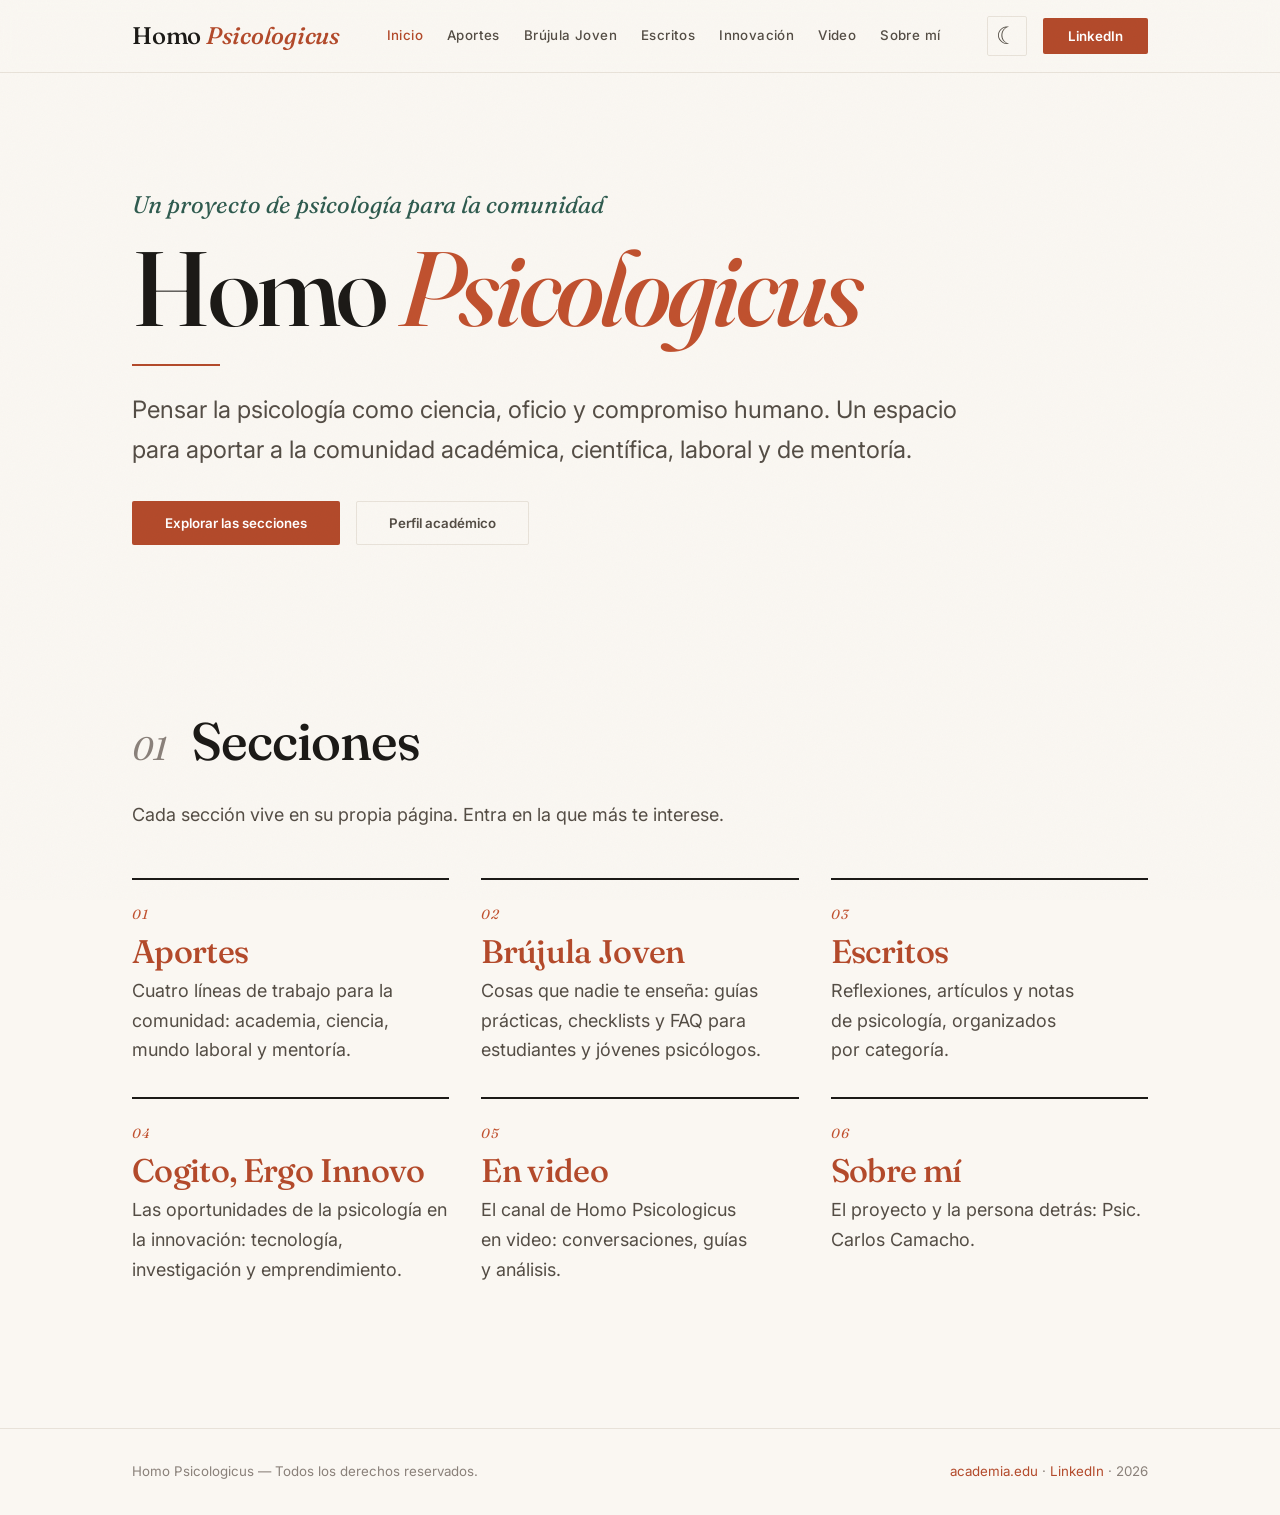
==== index.html @ bed5d75d "Fix toggle tema: script inline en head (persiste entre páginas y recarga), icono ☀/☾ y delegación de" ====
<!doctype html>
<html lang="es">
<head>
  <meta charset="utf-8">
  <meta name="viewport" content="width=device-width, initial-scale=1">
  <title>Homo Psicologicus — Psicología para la comunidad</title>
  <meta name="description" content="Homo Psicologicus. Un proyecto de psicología orientado al aporte a la comunidad académica, científica, laboral y de mentoría.">
  <link rel="preconnect" href="https://fonts.googleapis.com">
  <link rel="preconnect" href="https://fonts.gstatic.com" crossorigin>
  <link href="https://fonts.googleapis.com/css2?family=Fraunces:ital,opsz,wght@0,9..144,300..600;1,9..144,300..600&family=Inter:wght@400;500;600&display=swap" rel="stylesheet">
  <link rel="stylesheet" href="styles.css">
  <script>
    (function () {
      var t;
      try { t = localStorage.getItem("hp-theme"); } catch (e) {}
      if (t === "dark" || t === "light") {
        document.documentElement.setAttribute("data-theme", t);
      }
    })();
  </script>
  <script src="app.js" defer></script>
</head>
<body class="grain">

  <a class="skip-link" href="#main">Saltar al contenido</a>

  <header class="site-header">
    <div class="container header-inner">
      <a class="brand" href="index.html">Homo <em>Psicologicus</em></a>
      <nav class="site-nav" aria-label="Principal">
        <a href="index.html" aria-current="page" >Inicio</a>
        <a href="aportes.html" >Aportes</a>
        <a href="brujula.html" >Brújula Joven</a>
        <a href="escritos.html" >Escritos</a>
        <a href="innovacion.html" >Innovación</a>
        <a href="video.html" >Video</a>
        <a href="sobre-mi.html" >Sobre mí</a>
      </nav>
      <div class="header-actions">
        <button class="theme-toggle" type="button" aria-label="Cambiar tema claro u oscuro" aria-pressed="false">
          <span class="theme-toggle-icon" aria-hidden="true">◐</span>
        </button>
        <a class="btn btn-primary btn-sm" href="https://www.linkedin.com/in/carloscamachot" target="_blank" rel="noopener">LinkedIn</a>
      </div>
    </div>
  </header>

  <main id="main">

    <section id="top" class="hero">
      <div class="container">
        <p class="hero-eyebrow reveal" style="--i:0">Un proyecto de psicología para la comunidad</p>
        <h1 class="hero-title reveal" style="--i:1">
          Homo <em>Psicologicus</em>
        </h1>
        <div class="hero-rule reveal" style="--i:2" aria-hidden="true"></div>
        <p class="hero-sub reveal" style="--i:3">
          Pensar la psicología como ciencia, oficio y compromiso humano.
          Un espacio para aportar a la comunidad académica, científica,
          laboral y de mentoría.
        </p>
        <div class="hero-actions reveal" style="--i:4">
          <a class="btn btn-primary" href="#secciones">Explorar las secciones</a>
          <a class="btn btn-ghost" href="https://universidadnacionalhermiliovaldizan.academia.edu/CarlosDCamachoT" target="_blank" rel="noopener">Perfil académico</a>
        </div>
      </div>
    </section>

    <section id="secciones" class="section">
      <div class="container">
        <div class="section-head">
          <span class="section-index" aria-hidden="true">01</span>
          <h2 class="section-title">Secciones</h2>
        </div>
        <p class="section-intro">
          Cada sección vive en su propia página. Entra en la que más te interese.
        </p>
        <div class="pillars">
          
          <article class="pillar">
            <span class="pillar-num" aria-hidden="true">01</span>
            <h3 class="pillar-title"><a href="aportes.html">Aportes</a></h3>
            <p class="pillar-text">Cuatro líneas de trabajo para la comunidad: academia, ciencia, mundo laboral y mentoría.</p>
          </article>
          <article class="pillar">
            <span class="pillar-num" aria-hidden="true">02</span>
            <h3 class="pillar-title"><a href="brujula.html">Brújula Joven</a></h3>
            <p class="pillar-text">Cosas que nadie te enseña: guías prácticas, checklists y FAQ para estudiantes y jóvenes psicólogos.</p>
          </article>
          <article class="pillar">
            <span class="pillar-num" aria-hidden="true">03</span>
            <h3 class="pillar-title"><a href="escritos.html">Escritos</a></h3>
            <p class="pillar-text">Reflexiones, artículos y notas de psicología, organizados por categoría.</p>
          </article>
          <article class="pillar">
            <span class="pillar-num" aria-hidden="true">04</span>
            <h3 class="pillar-title"><a href="innovacion.html">Cogito, Ergo Innovo</a></h3>
            <p class="pillar-text">Las oportunidades de la psicología en la innovación: tecnología, investigación y emprendimiento.</p>
          </article>
          <article class="pillar">
            <span class="pillar-num" aria-hidden="true">05</span>
            <h3 class="pillar-title"><a href="video.html">En video</a></h3>
            <p class="pillar-text">El canal de Homo Psicologicus en video: conversaciones, guías y análisis.</p>
          </article>
          <article class="pillar">
            <span class="pillar-num" aria-hidden="true">06</span>
            <h3 class="pillar-title"><a href="sobre-mi.html">Sobre mí</a></h3>
            <p class="pillar-text">El proyecto y la persona detrás: Psic. Carlos Camacho.</p>
          </article>
        </div>
      </div>
    </section>

  </main>

  <footer class="site-footer">
    <div class="container footer-inner">
      <p>Homo Psicologicus — Todos los derechos reservados.</p>
      <p class="footer-meta"><a href="https://universidadnacionalhermiliovaldizan.academia.edu/CarlosDCamachoT" target="_blank" rel="noopener">academia.edu</a> · <a href="https://www.linkedin.com/in/carloscamachot" target="_blank" rel="noopener">LinkedIn</a> · <span class="footer-year"></span></p>
    </div>
  </footer>

</body>
</html>
---- styles.css ----
/* ============ TOKEN BLOCK ============ */
:root {
  color-scheme: light dark;

  /* TYPE — perfect fifth 1.500 (editorial) */
  --font-display: "Fraunces", Georgia, "Times New Roman", serif;
  --font-text: "Inter", "Segoe UI", system-ui, sans-serif;
  --step--1: clamp(0.75rem, 0.7rem + 0.2vw, 0.833rem);
  --step-0: clamp(1rem, 0.95rem + 0.25vw, 1.125rem);
  --step-1: clamp(1.25rem, 1.15rem + 0.5vw, 1.5rem);
  --step-2: clamp(1.563rem, 1.4rem + 0.8vw, 2.25rem);
  --step-3: clamp(2.25rem, 1.9rem + 1.75vw, 3.375rem);
  --step-4: clamp(3rem, 2.4rem + 3vw, 5.063rem);
  --step-5: clamp(3.8rem, 3rem + 4.5vw, 7.594rem);

  /* SPACE — base 0.25rem */
  --space-3xs: 0.25rem;
  --space-2xs: 0.5rem;
  --space-xs: 0.75rem;
  --space-s: 1rem;
  --space-m: 1.5rem;
  --space-l: 2rem;
  --space-xl: 3rem;
  --space-2xl: 4.5rem;
  --space-3xl: 7rem;
  --space-section: clamp(3rem, 2rem + 5vw, 7rem);

  /* COLOR — Warm Editorial ramp (verified AA) */
  --base: #faf7f2;      /* paper */
  --surface: #fffdf9;   /* raised */
  --tint: #f1ebe1;      /* alternate section wash */
  --ink: #1c1a17;       /* primary text — 16.25:1 */
  --ink-2: #544d45;     /* secondary — 7.78:1 */
  --ink-3: #8a817a;     /* tertiary/meta — 3.57:1 (never body) */
  --line: #e8e2d9;      /* borders, rules */
  --accent: #b34a2b;    /* terracotta — 5.0:1 on base */
  --accent-soft: #c0512f; /* vivid terracotta for fills/large */
  --accent-ink: #ffffff;  /* text on accent fill */
--forest: #2f5b4f;    /* cool counterweight — 7.2:1 */
  --ink-band: #1c1a17;  /* dark band background (light theme) */
  --ink-band-ink: #faf7f2; /* text on dark band */

  /* FORM */
  --radius: 2px;
  --border: 1px solid var(--line);
  --shadow: none;

  /* MOTION */
  --dur-fast: 120ms;
  --dur: 220ms;
  --dur-slow: 500ms;
  --ease: cubic-bezier(0.2, 0, 0, 1);
  --ease-out: cubic-bezier(0.16, 1, 0.3, 1);

  /* Z */
  --z-sticky: 100;
  --z-grain: 9999;
}

/* Dark theme — elevation goes lighter, accent softens */
@media (prefers-color-scheme: dark) {
  :root {
    --base: #16130f;
    --surface: #1e1a15;
    --tint: #211c16;
    --ink: #efe9df;
    --ink-2: #c8bfb2;
    --ink-3: #9a9183;
    --line: #352e26;
    --accent: #e0704a;
    --accent-soft: #e0704a;
    --accent-ink: #16130f;
--forest: #6fa596;
    --ink-band: #2b251e;
    --ink-band-ink: #efe9df;
  }
}

:root[data-theme="dark"] {
  --base: #16130f;
  --surface: #1e1a15;
  --tint: #211c16;
  --ink: #efe9df;
  --ink-2: #c8bfb2;
  --ink-3: #9a9183;
  --line: #352e26;
  --accent: #e0704a;
  --accent-soft: #e0704a;
  --accent-ink: #16130f;
--forest: #6fa596;
    --ink-band: #2b251e;
    --ink-band-ink: #efe9df;
  }
}

:root[data-theme="light"] {
  --base: #faf7f2;
  --surface: #fffdf9;
  --tint: #f1ebe1;
  --ink: #1c1a17;
  --ink-2: #544d45;
  --ink-3: #8a817a;
  --line: #e8e2d9;
  --accent: #b34a2b;
  --accent-soft: #c0512f;
  --accent-ink: #ffffff;
--forest: #2f5b4f;
  --ink-band: #1c1a17;
  --ink-band-ink: #faf7f2;
}

/* ============ RESET / BASE ============ */
*,
*::before,
*::after {
  box-sizing: border-box;
  margin: 0;
  padding: 0;
}

html {
  scroll-behavior: smooth;
}

body {
  font-family: var(--font-text);
  font-size: var(--step-0);
  line-height: 1.65;
  color: var(--ink);
  background: var(--base);
  -webkit-font-smoothing: antialiased;
  text-rendering: optimizeLegibility;
  transition: background-color var(--dur-slow) var(--ease), color var(--dur-slow) var(--ease);
}
/* ============ LAYOUT / TYPOGRAPHY ============ */
.container { width: 100%; max-width: 1080px; margin: 0 auto; padding: 0 var(--space-l); }

a { color: var(--accent); text-decoration: none; }
a:hover { text-decoration: underline; }
img, video, svg { max-width: 100%; height: auto; }

h1, h2, h3 { font-family: var(--font-display); font-weight: 500; line-height: 1.05; letter-spacing: -0.02em; text-wrap: balance; }
p { max-width: 68ch; text-wrap: pretty; }

/* ============ ACCESSIBILITY ============ */
.skip-link { position: absolute; left: -999px; top: 0; z-index: var(--z-sticky); background: var(--ink); color: var(--base); padding: var(--space-s) var(--space-m); }
.skip-link:focus { left: 0; }

:focus-visible { outline: 2px solid var(--accent); outline-offset: 2px; }

/* Grain overlay (Warm Editorial recipe) */
.grain::after {
  content: ""; position: fixed; inset: 0; pointer-events: none; z-index: var(--z-grain);
  opacity: 0.03; mix-blend-mode: multiply;
  background-image: url("data:image/svg+xml,%3Csvg xmlns='http://www.w3.org/2000/svg'%3E%3Cfilter id='n'%3E%3CfeTurbulence type='fractalNoise' baseFrequency='.8' numOctaves='4'/%3E%3C/filter%3E%3Crect width='100%25' height='100%25' filter='url(%23n)'/%3E%3C/svg%3E");
}

/* ============ HEADER ============ */
.site-header { position: sticky; top: 0; z-index: var(--z-sticky); background: color-mix(in oklch, var(--base) 88%, transparent); backdrop-filter: blur(8px); border-bottom: var(--border); }
.header-inner { display: flex; align-items: center; justify-content: space-between; gap: var(--space-l); padding-top: var(--space-s); padding-bottom: var(--space-s); }

.brand { font-family: var(--font-display); font-size: var(--step-1); font-weight: 500; color: var(--ink); white-space: nowrap; letter-spacing: -0.01em; }
.brand em { font-style: italic; color: var(--accent); }

.site-nav { display: flex; gap: var(--space-m); }
.site-nav a { color: var(--ink-2); font-size: var(--step--1); font-weight: 500; letter-spacing: 0.03em; }
.site-nav a:hover { color: var(--accent); text-decoration: none; }

.header-actions { display: flex; align-items: center; gap: var(--space-s); }

.theme-toggle {
  width: 2.5rem; height: 2.5rem; display: inline-flex; align-items: center; justify-content: center;
  border: var(--border); border-radius: var(--radius); background: transparent; color: var(--ink-2);
  cursor: pointer; font-size: var(--step-1);
  transition: transform var(--dur-fast) var(--ease), color var(--dur) var(--ease), border-color var(--dur) var(--ease);
}
.theme-toggle:hover { color: var(--accent); border-color: var(--accent); }
.theme-toggle:active { transform: scale(0.94); }

/* ============ BUTTONS (all five states) ============ */
.btn {
  display: inline-flex; align-items: center; justify-content: center; gap: var(--space-2xs);
  padding: var(--space-xs) var(--space-l); font-family: var(--font-text); font-size: var(--step--1);
  font-weight: 600; line-height: 1.2; border-radius: var(--radius); border: 1px solid transparent;
  cursor: pointer; min-height: 44px;
  transition: transform var(--dur-fast) var(--ease), background-color var(--dur) var(--ease), color var(--dur) var(--ease), border-color var(--dur) var(--ease);
}
.btn:hover { text-decoration: none; }
.btn:active { transform: scale(0.97); }
.btn:focus-visible { outline: 2px solid var(--accent); outline-offset: 2px; }
.btn:disabled { opacity: 0.5; cursor: not-allowed; }

.btn-primary { background: var(--accent); color: var(--accent-ink); }
.btn-primary:hover { background: var(--accent-soft); }

.btn-outline { border-color: var(--accent); color: var(--accent); background: transparent; }
.btn-outline:hover { background: var(--accent); color: var(--accent-ink); }

.btn-ghost { color: var(--ink-2); border-color: var(--line); background: transparent; }
.btn-ghost:hover { color: var(--accent); border-color: var(--accent); }

.btn-sm { padding: var(--space-2xs) var(--space-m); min-height: 36px; }
.btn-block { width: 100%; }

/* ============ HERO ============ */
.hero { padding: var(--space-3xl) 0 var(--space-2xl); }
.hero-eyebrow { font-family: var(--font-display); font-style: italic; color: var(--forest); font-size: var(--step-1); margin-bottom: var(--space-xs); }
.hero-title { font-size: var(--step-5); letter-spacing: -0.03em; line-height: 0.98; }
.hero-title em { font-style: italic; color: var(--accent-soft); }
.hero-rule { width: 88px; height: 2px; background: var(--accent); margin: var(--space-m) 0; }
.hero-sub { max-width: 58ch; font-size: var(--step-1); color: var(--ink-2); margin-bottom: var(--space-l); }
.hero-actions { display: flex; flex-wrap: wrap; gap: var(--space-s); }

/* ============ SECTIONS ============ */
.section { padding-block: var(--space-section); }
.section-tint { background: var(--tint); }
.section-ink { background: var(--ink-band); color: var(--ink-band-ink); }

.section-head { display: flex; align-items: baseline; gap: var(--space-m); margin-bottom: var(--space-m); }
.section-index { font-family: var(--font-display); font-style: italic; font-size: var(--step-2); color: var(--ink-3); }
.section-title { font-size: var(--step-3); }
.section-ink .section-title { color: var(--ink-band-ink); }
.section-ink .section-index { color: var(--ink-band-ink); }
.section-ink a { color: var(--ink-band-ink); }
.section-intro { max-width: 62ch; color: var(--ink-2); margin-bottom: var(--space-xl); }
.section-ink .section-intro { color: var(--ink-band-ink); }

/* ============ PILLARS ============ */
.pillars { display: grid; grid-template-columns: repeat(auto-fit, minmax(min(15rem, 100%), 1fr)); gap: var(--space-l); }
.pillar { border-top: 2px solid var(--ink); padding-top: var(--space-m); }
.pillar-num { display: block; font-family: var(--font-display); font-style: italic; color: var(--accent-soft); font-size: var(--step--1); letter-spacing: 0.08em; margin-bottom: var(--space-2xs); }
.pillar-title { font-size: var(--step-2); margin-bottom: var(--space-2xs); }
.pillar-text { color: var(--ink-2); font-size: var(--step-0); }
/* ============ BRUJULA JOVEN ============ */
.guide-list { list-style: none; display: grid; gap: var(--space-2xs); max-width: 62ch; margin-bottom: var(--space-xl); }
.guide-list li { padding: var(--space-s) var(--space-m); border-left: 3px solid var(--accent-soft); background: var(--base); font-size: var(--step-0); color: var(--ink); }

.faq { border-top: var(--border); padding: var(--space-s) 0; }
.faq:last-of-type { border-bottom: var(--border); }
.faq summary { cursor: pointer; font-weight: 600; font-size: var(--step-1); color: var(--ink); padding: var(--space-s) 0; list-style: none; display: flex; justify-content: space-between; align-items: center; gap: var(--space-m); }
.faq summary::-webkit-details-marker { display: none; }
.faq summary::after { content: "+"; font-family: var(--font-display); font-size: var(--step-2); color: var(--accent-soft); transition: transform var(--dur) var(--ease); }
.faq[open] summary::after { transform: rotate(45deg); }
.faq[open] summary { color: var(--accent); }
.faq-body { padding: 0 0 var(--space-s); color: var(--ink-2); }

/* ============ ESCRITOS ============ */
.writing-grid { display: grid; grid-template-columns: repeat(auto-fit, minmax(min(16rem, 100%), 1fr)); gap: var(--space-l); }
.writing-card { border-top: 2px solid var(--ink); padding-top: var(--space-m); display: grid; grid-template-rows: auto auto 1fr auto; gap: var(--space-2xs); }
.badge { display: inline-block; justify-self: start; font-size: var(--step--1); font-weight: 600; text-transform: uppercase; letter-spacing: 0.08em; color: var(--accent); border: 1px solid var(--accent); border-radius: var(--radius); padding: 2px var(--space-2xs); }
.writing-title { font-size: var(--step-2); line-height: 1.2; }
.writing-title a { color: var(--ink); }
.writing-title a:hover { color: var(--accent); text-decoration: none; }
.writing-excerpt { color: var(--ink-2); font-size: var(--step-0); }
.writing-link { font-weight: 600; font-size: var(--step--1); }

/* ============ INNOVACION ============ */
.pull-quote { font-family: var(--font-display); font-style: italic; font-size: var(--step-3); line-height: 1.2; max-width: 24ch; color: var(--accent-soft); margin: 0 0 var(--space-xl) auto; text-indent: -0.4em; }
.innov-grid { display: grid; grid-template-columns: repeat(auto-fit, minmax(min(15rem, 100%), 1fr)); gap: var(--space-l); }
.innov-item { border-top: 2px solid var(--ink-band-ink); padding-top: var(--space-m); }
.innov-title { font-size: var(--step-1); color: var(--ink-band-ink); margin-bottom: var(--space-2xs); }
.innov-item p { color: var(--ink-band-ink); font-size: var(--step-0); }

/* ============ VIDEO ============ */
.video-actions { display: flex; flex-wrap: wrap; gap: var(--space-s); }

/* ============ SOBRE MI ============ */
.about-block { display: grid; grid-template-columns: 3fr 1fr; gap: var(--space-2xl); align-items: start; }
.about-text p { color: var(--ink-2); margin-bottom: var(--space-m); }
.about-text strong { color: var(--ink); }
.about-bio-placeholder { font-style: italic; color: var(--ink-3); }
.about-links { display: grid; gap: var(--space-xs); }

/* ============ CONTACTO ============ */
.contact-actions { display: flex; flex-wrap: wrap; gap: var(--space-s); }
.section-ink .btn-ghost { color: var(--ink-band-ink); border-color: var(--ink-band-ink); }
.section-ink .btn-ghost:hover { color: var(--accent-soft); border-color: var(--accent-soft); }

/* ============ FOOTER ============ */
.site-footer { border-top: var(--border); padding: var(--space-l) 0; margin-top: var(--space-xl); }
.footer-inner { display: flex; justify-content: space-between; gap: var(--space-m); flex-wrap: wrap; color: var(--ink-3); font-size: var(--step--1); }

/* ============ REVEAL (motion) ============ */
.reveal { opacity: 0; transform: translateY(24px); }
.reveal.is-visible { opacity: 1; transform: none; transition: opacity var(--dur-slow) var(--ease-out), transform var(--dur-slow) var(--ease-out); transition-delay: calc(var(--i, 0) * 60ms); }

/* ============ RESPONSIVE ============ */
@media (max-width: 900px) {
  .about-block { grid-template-columns: 1fr; gap: var(--space-l); }
  .site-nav { gap: var(--space-s); }
}

@media (max-width: 700px) {
  .header-inner { flex-wrap: wrap; gap: var(--space-s); }
  .site-nav { order: 3; width: 100%; justify-content: space-between; overflow-x: auto; padding-bottom: var(--space-2xs); }
  .site-nav a { white-space: nowrap; }
  .hero-title { font-size: var(--step-4); }
  .pull-quote { margin-left: 0; }
  .hero-actions, .contact-actions { flex-direction: column; align-items: stretch; }
  .btn { width: 100%; }
}

/* ============ REDUCED MOTION ============ */
@media (prefers-reduced-motion: reduce) {
  *, *::before, *::after {
    animation-duration: 0.01ms !important;
    animation-iteration-count: 1 !important;
    transition-duration: 0.01ms !important;
    scroll-behavior: auto !important;
  }
  .reveal { opacity: 1; transform: none; }
  .grain::after { display: none; }
}
/* ============ COMPONENTES: CALLOUT ============ */
.callout { border-left: 4px solid var(--accent-soft); background: var(--surface); padding: var(--space-m); margin-bottom: var(--space-m); max-width: 68ch; }
.callout__label { display: block; font-size: var(--step--1); font-weight: 600; text-transform: uppercase; letter-spacing: 0.08em; margin-bottom: var(--space-2xs); }
.callout p { color: var(--ink-2); }
.callout--data { border-left-color: var(--accent-soft); }
.callout--data .callout__label { color: var(--accent); }
.callout--tip { border-left-color: var(--forest); }
.callout--tip .callout__label { color: var(--forest); }

/* ============ COMPONENTES: STEPS ============ */
.steps { list-style: none; counter-reset: step; display: grid; gap: var(--space-s); max-width: 68ch; }
.step { counter-increment: step; display: grid; grid-template-columns: auto 1fr; gap: var(--space-m); align-items: start; }
.step::before { content: counter(step); width: 2.25rem; height: 2.25rem; display: grid; place-items: center; font-family: var(--font-display); font-size: var(--step-1); font-style: italic; border: 1px solid var(--accent-soft); border-radius: 999px; color: var(--accent); }
.step--current::before { background: var(--accent-soft); color: var(--accent-ink); border-color: var(--accent-soft); }
.step h3 { font-size: var(--step-1); margin-bottom: var(--space-2xs); }
.step p { color: var(--ink-2); }

/* ============ COMPONENTES: TAGS / CHIPS ============ */
.chip { display: inline-block; font-family: var(--font-text); font-size: 0.75rem; font-weight: 600; padding: 4px 8px; border-radius: var(--radius); border: 1px solid; line-height: 1.3; }
.chip + .chip { margin-left: var(--space-2xs); }
.chip--ia { color: var(--accent); border-color: var(--accent); }
.chip--filosofia { color: var(--forest); border-color: var(--forest); }
.chip--psicologia { color: var(--ink); border-color: var(--ink); }
.chip--marcador { color: var(--ink-2); border-color: var(--ink-3); }

/* ============ COMPONENTES: BREADCRUMB ============ */
.breadcrumb { display: flex; flex-wrap: wrap; gap: var(--space-2xs); font-size: var(--step--1); color: var(--ink-3); margin-bottom: var(--space-m); }
.breadcrumb a { color: var(--ink-2); }
.breadcrumb span + span::before { content: "›"; margin-right: var(--space-2xs); color: var(--ink-3); }

/* ============ COMPONENTES: TOOLTIP ============ */
.tooltip { text-decoration: underline dotted; text-underline-offset: 3px; cursor: help; color: var(--ink); }
.tooltip-tip { position: absolute; z-index: 1200; background: var(--surface); color: var(--ink); border: var(--border); border-radius: var(--radius); padding: var(--space-2xs) var(--space-xs); font-size: var(--step--1); max-width: 260px; box-shadow: 0 2px 8px color-mix(in oklch, var(--ink) 12%, transparent); }
.tooltip-tip[hidden] { display: none; }

/* ============ COMPONENTES: EMPTY STATE ============ */
.empty-state { border: var(--border); border-style: dashed; padding: var(--space-xl); text-align: center; color: var(--ink-2); }
.empty-state h3 { font-size: var(--step-1); margin-bottom: var(--space-2xs); color: var(--ink); }
.empty-state p { margin: 0 auto var(--space-m); color: var(--ink-2); }
.empty-state a { font-weight: 600; }

/* ============ SCROLLSPY / TOC ============ */
.with-toc { display: grid; grid-template-columns: 1fr; gap: var(--space-xl); }
.toc { display: none; }
.toc__title { font-size: var(--step--1); font-weight: 600; text-transform: uppercase; letter-spacing: 0.08em; color: var(--ink-3); margin-bottom: var(--space-xs); }
.toc ul { list-style: none; display: grid; gap: var(--space-2xs); }
.toc a { color: var(--ink-2); font-size: var(--step--1); border-left: 2px solid var(--line); padding-left: var(--space-s); }
.toc a.is-active { color: var(--accent); border-left-color: var(--accent); }
.toc-toggle { margin-bottom: var(--space-s); }

@media (min-width: 1000px) {
  .with-toc { grid-template-columns: 14rem 1fr; }
  .toc { display: block; position: sticky; top: 6rem; align-self: start; max-height: calc(100vh - 8rem); overflow-y: auto; }
  .toc-toggle { display: none; }
}

/* ============ NAV activa ============ */
.site-nav a[aria-current="page"] { color: var(--accent); }

/* ============ PÁGINA INTERNA: cabecera ============ */
.page-header { padding-top: var(--space-2xl); padding-bottom: var(--space-l); }
.page-header .section-index { display: inline-block; margin-right: var(--space-xs); }
.page-header h1 { font-size: var(--step-4); margin-bottom: var(--space-s); }
.page-header p { color: var(--ink-2); max-width: 62ch; }
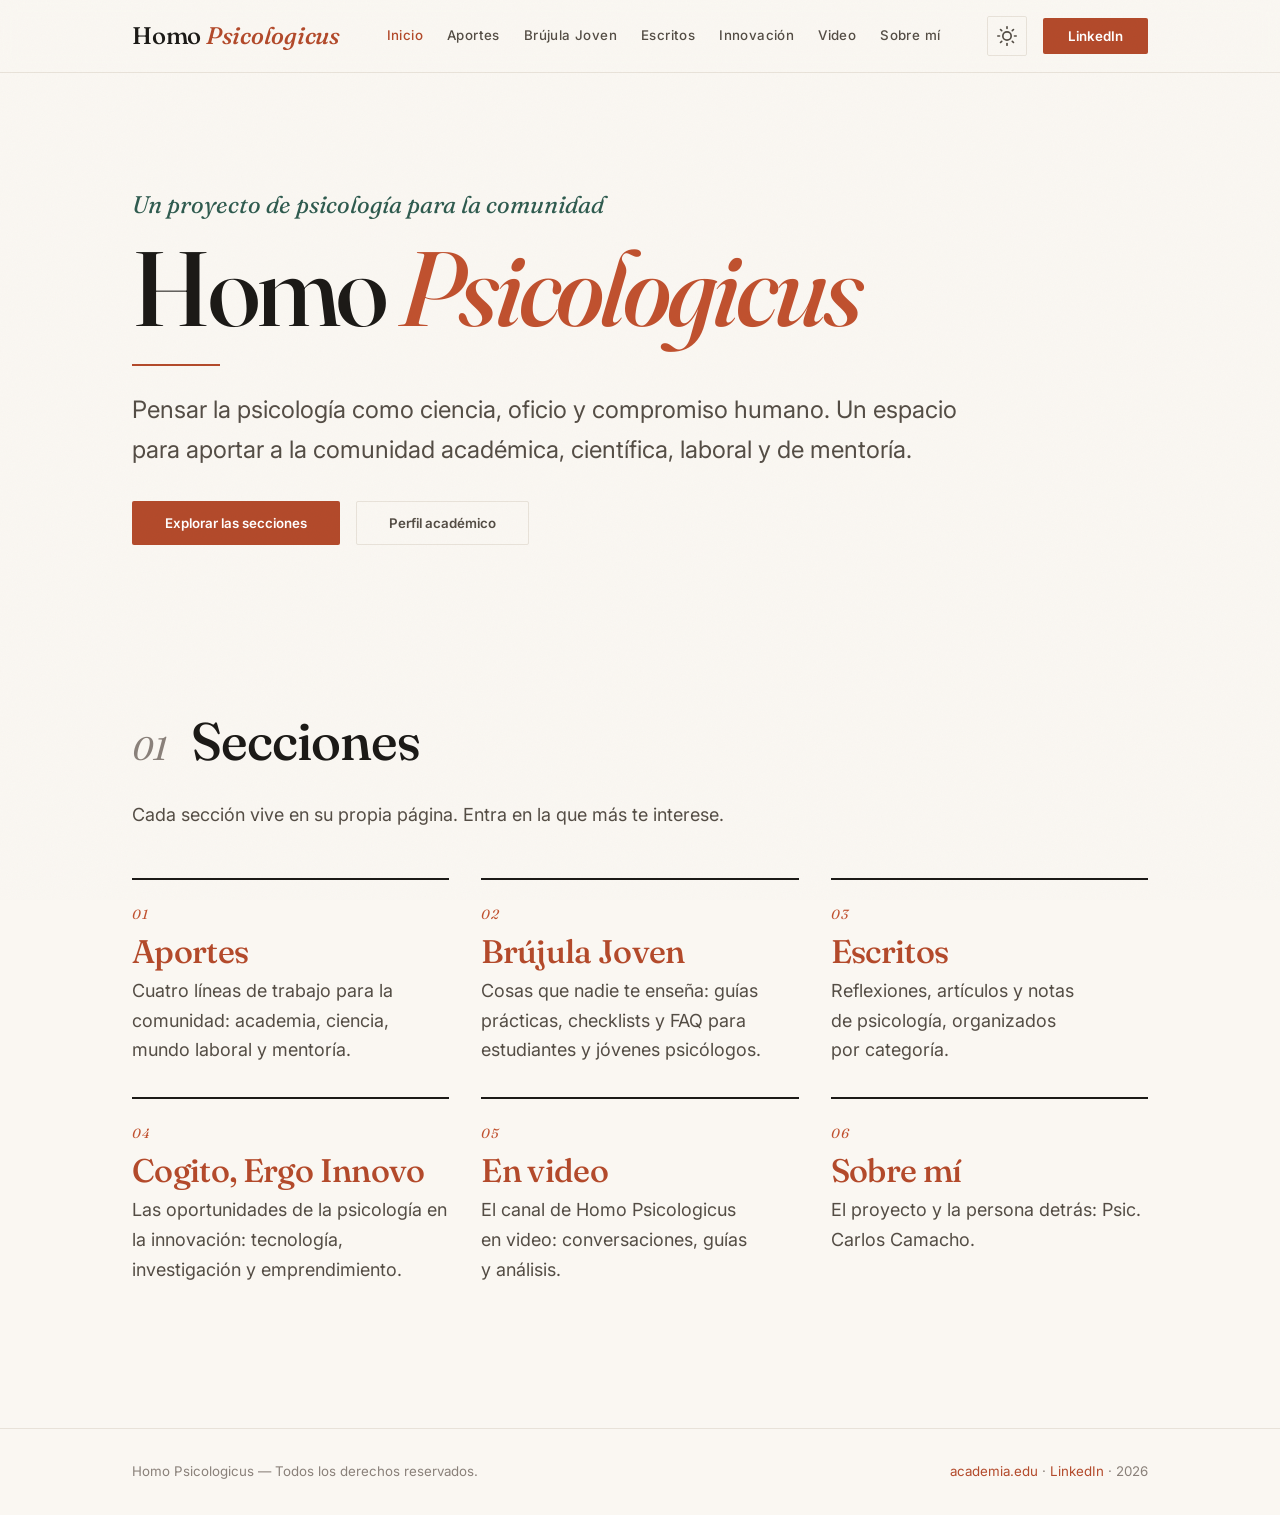
==== commit b8933c57: "Toggle de tema robusto: SVG sol/luna intercambiables por CSS, script inline en head con aria-pressed" ====
--- a/index.html
+++ b/index.html
@@ -15,6 +15,8 @@
       try { t = localStorage.getItem("hp-theme"); } catch (e) {}
       if (t === "dark" || t === "light") {
         document.documentElement.setAttribute("data-theme", t);
+        var b = document.querySelector(".theme-toggle");
+        if (b) { b.setAttribute("aria-pressed", t === "dark" ? "true" : "false"); }
       }
     })();
   </script>
@@ -38,7 +40,8 @@
       </nav>
       <div class="header-actions">
         <button class="theme-toggle" type="button" aria-label="Cambiar tema claro u oscuro" aria-pressed="false">
-          <span class="theme-toggle-icon" aria-hidden="true">◐</span>
+          <svg class="theme-icon theme-icon--sun" viewBox="0 0 24 24" width="20" height="20" fill="none" stroke="currentColor" stroke-width="2" stroke-linecap="round" aria-hidden="true"><circle cx="12" cy="12" r="5"/><line x1="12" y1="1" x2="12" y2="3"/><line x1="12" y1="21" x2="12" y2="23"/><line x1="4.22" y1="4.22" x2="5.64" y2="5.64"/><line x1="18.36" y1="18.36" x2="19.78" y2="19.78"/><line x1="1" y1="12" x2="3" y2="12"/><line x1="21" y1="12" x2="23" y2="12"/><line x1="4.22" y1="19.78" x2="5.64" y2="18.36"/><line x1="18.36" y1="5.64" x2="19.78" y2="4.22"/></svg>
+          <svg class="theme-icon theme-icon--moon" viewBox="0 0 24 24" width="20" height="20" fill="none" stroke="currentColor" stroke-width="2" stroke-linecap="round" stroke-linejoin="round" aria-hidden="true"><path d="M21 12.79A9 9 0 1 1 11.21 3 7 7 0 0 0 21 12.79z"/></svg>
         </button>
         <a class="btn btn-primary btn-sm" href="https://www.linkedin.com/in/carloscamachot" target="_blank" rel="noopener">LinkedIn</a>
       </div>
--- a/styles.css
+++ b/styles.css
@@ -171,11 +171,14 @@
 .theme-toggle {
   width: 2.5rem; height: 2.5rem; display: inline-flex; align-items: center; justify-content: center;
   border: var(--border); border-radius: var(--radius); background: transparent; color: var(--ink-2);
-  cursor: pointer; font-size: var(--step-1);
+  cursor: pointer;
   transition: transform var(--dur-fast) var(--ease), color var(--dur) var(--ease), border-color var(--dur) var(--ease);
 }
 .theme-toggle:hover { color: var(--accent); border-color: var(--accent); }
 .theme-toggle:active { transform: scale(0.94); }
+.theme-toggle .theme-icon--moon { display: none; }
+.theme-toggle[aria-pressed="true"] .theme-icon--sun { display: none; }
+.theme-toggle[aria-pressed="true"] .theme-icon--moon { display: inline; }
 
 /* ============ BUTTONS (all five states) ============ */
 .btn {
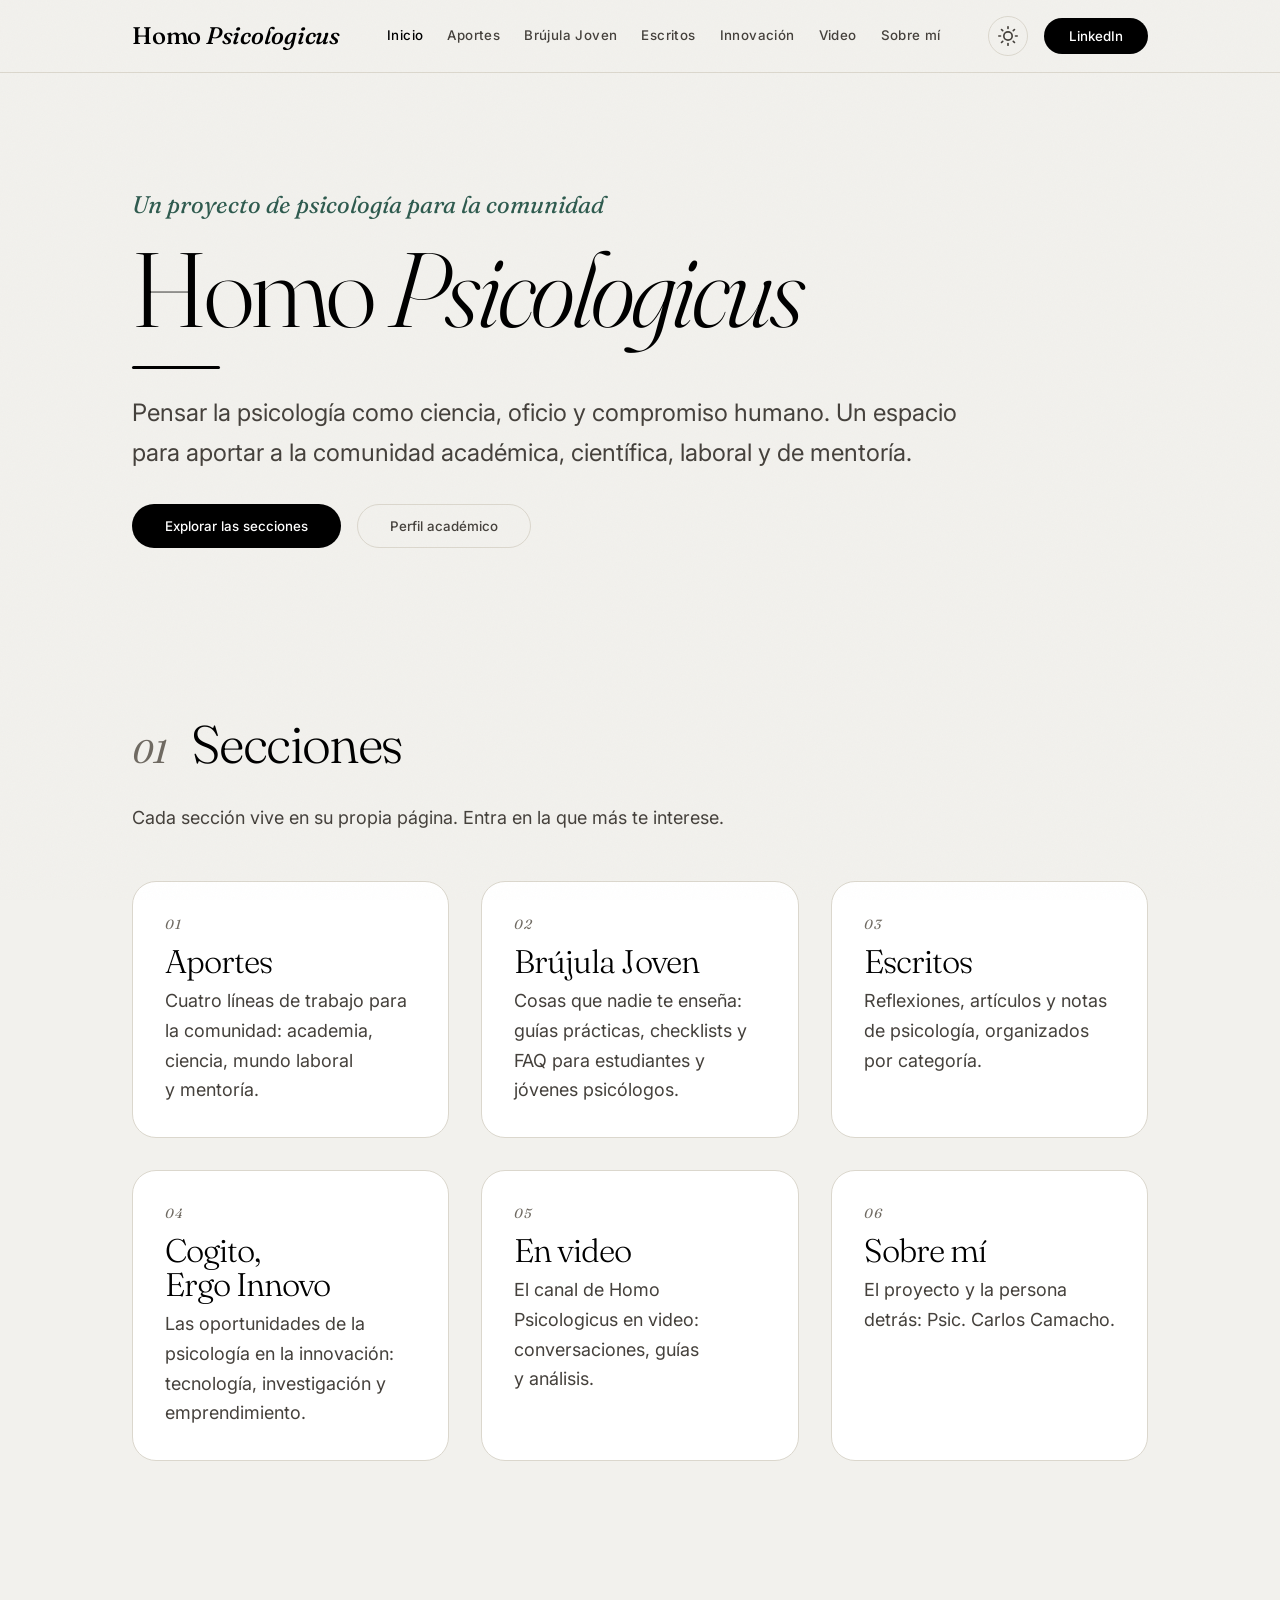
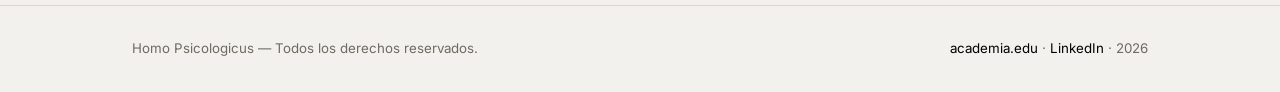
==== commit c88912fb: "Tema claro Handhold (monocromo papel, píldoras, losas) + oscuro terracota; cache-busting de assets" ====
--- a/index.html
+++ b/index.html
@@ -8,19 +8,17 @@
   <link rel="preconnect" href="https://fonts.googleapis.com">
   <link rel="preconnect" href="https://fonts.gstatic.com" crossorigin>
   <link href="https://fonts.googleapis.com/css2?family=Fraunces:ital,opsz,wght@0,9..144,300..600;1,9..144,300..600&family=Inter:wght@400;500;600&display=swap" rel="stylesheet">
-  <link rel="stylesheet" href="styles.css">
+  <link rel="stylesheet" href="styles.css?v=handhold1">
   <script>
     (function () {
       var t;
       try { t = localStorage.getItem("hp-theme"); } catch (e) {}
       if (t === "dark" || t === "light") {
         document.documentElement.setAttribute("data-theme", t);
-        var b = document.querySelector(".theme-toggle");
-        if (b) { b.setAttribute("aria-pressed", t === "dark" ? "true" : "false"); }
       }
     })();
   </script>
-  <script src="app.js" defer></script>
+  <script src="app.js?v=handhold1" defer></script>
 </head>
 <body class="grain">
 
--- a/styles.css
+++ b/styles.css
@@ -25,23 +25,27 @@
   --space-3xl: 7rem;
   --space-section: clamp(3rem, 2rem + 5vw, 7rem);
 
-  /* COLOR — Warm Editorial ramp (verified AA) */
-  --base: #faf7f2;      /* paper */
-  --surface: #fffdf9;   /* raised */
-  --tint: #f1ebe1;      /* alternate section wash */
-  --ink: #1c1a17;       /* primary text — 16.25:1 */
-  --ink-2: #544d45;     /* secondary — 7.78:1 */
-  --ink-3: #8a817a;     /* tertiary/meta — 3.57:1 (never body) */
-  --line: #e8e2d9;      /* borders, rules */
-  --accent: #b34a2b;    /* terracotta — 5.0:1 on base */
-  --accent-soft: #c0512f; /* vivid terracotta for fills/large */
-  --accent-ink: #ffffff;  /* text on accent fill */
---forest: #2f5b4f;    /* cool counterweight — 7.2:1 */
-  --ink-band: #1c1a17;  /* dark band background (light theme) */
-  --ink-band-ink: #faf7f2; /* text on dark band */
-
-  /* FORM */
-  --radius: 2px;
+  /* COLOR — Tema claro: Handhold (monocromo papel); Tema oscuro: terracota cálido */
+  --base: #f2f1ed;      /* paper cream */
+  --surface: #ffffff;   /* white slab */
+  --tint: #ecebe5;      /* section wash */
+  --ink: #000000;       /* ink black — 18.58:1 */
+  --ink-2: #45413c;     /* secondary — 8.96:1 */
+  --ink-3: #6f6a62;     /* meta — 4.75:1 */
+  --line: #dbd7cd;      /* warm hairline */
+  --accent: #000000;    /* acción/tinta en claro */
+  --accent-soft: #2b2925; /* hover */
+  --accent-ink: #ffffff;  /* texto sobre relleno */
+  --forest: #2f5b4f;    /* chips filosofía / tips */
+  --terracotta: #b34a2b; /* chips IA */
+  --quote: #000000;     /* pull-quote en claro */
+  --ink-band: #000000;  /* banda oscura */
+  --ink-band-ink: #ffffff;
+
+  /* FORM — Handhold: píldoras y losas suaves */
+  --radius: 12px;
+  --radius-card: 24px;
+  --radius-pill: 999px;
   --border: 1px solid var(--line);
   --shadow: none;
 
@@ -57,7 +61,7 @@
   --z-grain: 9999;
 }
 
-/* Dark theme — elevation goes lighter, accent softens */
+/* Dark theme — noche terracota cálida (elevación más clara) */
 @media (prefers-color-scheme: dark) {
   :root {
     --base: #16130f;
@@ -70,7 +74,9 @@
     --accent: #e0704a;
     --accent-soft: #e0704a;
     --accent-ink: #16130f;
---forest: #6fa596;
+    --forest: #6fa596;
+    --terracotta: #e0704a;
+    --quote: #e0704a;
     --ink-band: #2b251e;
     --ink-band-ink: #efe9df;
   }
@@ -87,26 +93,29 @@
   --accent: #e0704a;
   --accent-soft: #e0704a;
   --accent-ink: #16130f;
---forest: #6fa596;
-    --ink-band: #2b251e;
-    --ink-band-ink: #efe9df;
-  }
+  --forest: #6fa596;
+  --terracotta: #e0704a;
+  --quote: #e0704a;
+  --ink-band: #2b251e;
+  --ink-band-ink: #efe9df;
 }
 
 :root[data-theme="light"] {
-  --base: #faf7f2;
-  --surface: #fffdf9;
-  --tint: #f1ebe1;
-  --ink: #1c1a17;
-  --ink-2: #544d45;
-  --ink-3: #8a817a;
-  --line: #e8e2d9;
-  --accent: #b34a2b;
-  --accent-soft: #c0512f;
+  --base: #f2f1ed;
+  --surface: #ffffff;
+  --tint: #ecebe5;
+  --ink: #000000;
+  --ink-2: #45413c;
+  --ink-3: #6f6a62;
+  --line: #dbd7cd;
+  --accent: #000000;
+  --accent-soft: #2b2925;
   --accent-ink: #ffffff;
---forest: #2f5b4f;
-  --ink-band: #1c1a17;
-  --ink-band-ink: #faf7f2;
+  --forest: #2f5b4f;
+  --terracotta: #b34a2b;
+  --quote: #000000;
+  --ink-band: #000000;
+  --ink-band-ink: #ffffff;
 }
 
 /* ============ RESET / BASE ============ */
@@ -139,7 +148,7 @@
 a:hover { text-decoration: underline; }
 img, video, svg { max-width: 100%; height: auto; }
 
-h1, h2, h3 { font-family: var(--font-display); font-weight: 500; line-height: 1.05; letter-spacing: -0.02em; text-wrap: balance; }
+h1, h2, h3 { font-family: var(--font-display); font-weight: 300; line-height: 1.05; letter-spacing: -0.03em; text-wrap: balance; }
 p { max-width: 68ch; text-wrap: pretty; }
 
 /* ============ ACCESSIBILITY ============ */
@@ -170,7 +179,7 @@
 
 .theme-toggle {
   width: 2.5rem; height: 2.5rem; display: inline-flex; align-items: center; justify-content: center;
-  border: var(--border); border-radius: var(--radius); background: transparent; color: var(--ink-2);
+  border: var(--border); border-radius: var(--radius-pill); background: transparent; color: var(--ink-2);
   cursor: pointer;
   transition: transform var(--dur-fast) var(--ease), color var(--dur) var(--ease), border-color var(--dur) var(--ease);
 }
@@ -184,7 +193,7 @@
 .btn {
   display: inline-flex; align-items: center; justify-content: center; gap: var(--space-2xs);
   padding: var(--space-xs) var(--space-l); font-family: var(--font-text); font-size: var(--step--1);
-  font-weight: 600; line-height: 1.2; border-radius: var(--radius); border: 1px solid transparent;
+  font-weight: 500; line-height: 1.2; border-radius: var(--radius-pill); border: 1px solid transparent;
   cursor: pointer; min-height: 44px;
   transition: transform var(--dur-fast) var(--ease), background-color var(--dur) var(--ease), color var(--dur) var(--ease), border-color var(--dur) var(--ease);
 }
@@ -208,9 +217,9 @@
 /* ============ HERO ============ */
 .hero { padding: var(--space-3xl) 0 var(--space-2xl); }
 .hero-eyebrow { font-family: var(--font-display); font-style: italic; color: var(--forest); font-size: var(--step-1); margin-bottom: var(--space-xs); }
-.hero-title { font-size: var(--step-5); letter-spacing: -0.03em; line-height: 0.98; }
-.hero-title em { font-style: italic; color: var(--accent-soft); }
-.hero-rule { width: 88px; height: 2px; background: var(--accent); margin: var(--space-m) 0; }
+.hero-title { font-size: var(--step-5); letter-spacing: -0.03em; line-height: 1.0; }
+.hero-title em { font-style: italic; color: var(--quote); }
+.hero-rule { width: 88px; height: 3px; border-radius: var(--radius-pill); background: var(--accent); margin: var(--space-m) 0; }
 .hero-sub { max-width: 58ch; font-size: var(--step-1); color: var(--ink-2); margin-bottom: var(--space-l); }
 .hero-actions { display: flex; flex-wrap: wrap; gap: var(--space-s); }
 
@@ -230,27 +239,27 @@
 
 /* ============ PILLARS ============ */
 .pillars { display: grid; grid-template-columns: repeat(auto-fit, minmax(min(15rem, 100%), 1fr)); gap: var(--space-l); }
-.pillar { border-top: 2px solid var(--ink); padding-top: var(--space-m); }
-.pillar-num { display: block; font-family: var(--font-display); font-style: italic; color: var(--accent-soft); font-size: var(--step--1); letter-spacing: 0.08em; margin-bottom: var(--space-2xs); }
+.pillar { background: var(--surface); border: var(--border); border-radius: var(--radius-card); padding: var(--space-l); }
+.pillar-num { display: block; font-family: var(--font-display); font-style: italic; color: var(--ink-3); font-size: var(--step--1); letter-spacing: 0.08em; margin-bottom: var(--space-2xs); }
 .pillar-title { font-size: var(--step-2); margin-bottom: var(--space-2xs); }
 .pillar-text { color: var(--ink-2); font-size: var(--step-0); }
 /* ============ BRUJULA JOVEN ============ */
 .guide-list { list-style: none; display: grid; gap: var(--space-2xs); max-width: 62ch; margin-bottom: var(--space-xl); }
-.guide-list li { padding: var(--space-s) var(--space-m); border-left: 3px solid var(--accent-soft); background: var(--base); font-size: var(--step-0); color: var(--ink); }
+.guide-list li { padding: var(--space-s) var(--space-m); border-left: 3px solid var(--accent); background: var(--surface); border-radius: var(--radius); font-size: var(--step-0); color: var(--ink); }
 
 .faq { border-top: var(--border); padding: var(--space-s) 0; }
 .faq:last-of-type { border-bottom: var(--border); }
 .faq summary { cursor: pointer; font-weight: 600; font-size: var(--step-1); color: var(--ink); padding: var(--space-s) 0; list-style: none; display: flex; justify-content: space-between; align-items: center; gap: var(--space-m); }
 .faq summary::-webkit-details-marker { display: none; }
-.faq summary::after { content: "+"; font-family: var(--font-display); font-size: var(--step-2); color: var(--accent-soft); transition: transform var(--dur) var(--ease); }
+.faq summary::after { content: "+"; font-family: var(--font-display); font-size: var(--step-2); color: var(--ink-3); transition: transform var(--dur) var(--ease); }
 .faq[open] summary::after { transform: rotate(45deg); }
 .faq[open] summary { color: var(--accent); }
 .faq-body { padding: 0 0 var(--space-s); color: var(--ink-2); }
 
 /* ============ ESCRITOS ============ */
 .writing-grid { display: grid; grid-template-columns: repeat(auto-fit, minmax(min(16rem, 100%), 1fr)); gap: var(--space-l); }
-.writing-card { border-top: 2px solid var(--ink); padding-top: var(--space-m); display: grid; grid-template-rows: auto auto 1fr auto; gap: var(--space-2xs); }
-.badge { display: inline-block; justify-self: start; font-size: var(--step--1); font-weight: 600; text-transform: uppercase; letter-spacing: 0.08em; color: var(--accent); border: 1px solid var(--accent); border-radius: var(--radius); padding: 2px var(--space-2xs); }
+.writing-card { background: var(--surface); border: var(--border); border-radius: var(--radius-card); padding: var(--space-l); display: grid; grid-template-rows: auto auto 1fr auto; gap: var(--space-2xs); }
+.badge { display: inline-block; justify-self: start; font-size: var(--step--1); font-weight: 500; text-transform: uppercase; letter-spacing: 0.08em; color: var(--ink-2); border: var(--border); border-radius: var(--radius-pill); padding: 3px var(--space-s); }
 .writing-title { font-size: var(--step-2); line-height: 1.2; }
 .writing-title a { color: var(--ink); }
 .writing-title a:hover { color: var(--accent); text-decoration: none; }
@@ -258,7 +267,7 @@
 .writing-link { font-weight: 600; font-size: var(--step--1); }
 
 /* ============ INNOVACION ============ */
-.pull-quote { font-family: var(--font-display); font-style: italic; font-size: var(--step-3); line-height: 1.2; max-width: 24ch; color: var(--accent-soft); margin: 0 0 var(--space-xl) auto; text-indent: -0.4em; }
+.pull-quote { font-family: var(--font-display); font-style: italic; font-weight: 300; font-size: var(--step-3); line-height: 1.15; max-width: 24ch; color: var(--quote); margin: 0 0 var(--space-xl) auto; text-indent: -0.4em; }
 .innov-grid { display: grid; grid-template-columns: repeat(auto-fit, minmax(min(15rem, 100%), 1fr)); gap: var(--space-l); }
 .innov-item { border-top: 2px solid var(--ink-band-ink); padding-top: var(--space-m); }
 .innov-title { font-size: var(--step-1); color: var(--ink-band-ink); margin-bottom: var(--space-2xs); }
@@ -315,26 +324,26 @@
   .grain::after { display: none; }
 }
 /* ============ COMPONENTES: CALLOUT ============ */
-.callout { border-left: 4px solid var(--accent-soft); background: var(--surface); padding: var(--space-m); margin-bottom: var(--space-m); max-width: 68ch; }
-.callout__label { display: block; font-size: var(--step--1); font-weight: 600; text-transform: uppercase; letter-spacing: 0.08em; margin-bottom: var(--space-2xs); }
+.callout { border-left: 3px solid var(--accent); background: var(--surface); border-radius: var(--radius); padding: var(--space-m); margin-bottom: var(--space-m); max-width: 68ch; }
+.callout__label { display: block; font-size: var(--step--1); font-weight: 500; text-transform: uppercase; letter-spacing: 0.08em; margin-bottom: var(--space-2xs); }
 .callout p { color: var(--ink-2); }
-.callout--data { border-left-color: var(--accent-soft); }
-.callout--data .callout__label { color: var(--accent); }
+.callout--data { border-left-color: var(--terracotta); }
+.callout--data .callout__label { color: var(--terracotta); }
 .callout--tip { border-left-color: var(--forest); }
 .callout--tip .callout__label { color: var(--forest); }
 
 /* ============ COMPONENTES: STEPS ============ */
 .steps { list-style: none; counter-reset: step; display: grid; gap: var(--space-s); max-width: 68ch; }
 .step { counter-increment: step; display: grid; grid-template-columns: auto 1fr; gap: var(--space-m); align-items: start; }
-.step::before { content: counter(step); width: 2.25rem; height: 2.25rem; display: grid; place-items: center; font-family: var(--font-display); font-size: var(--step-1); font-style: italic; border: 1px solid var(--accent-soft); border-radius: 999px; color: var(--accent); }
-.step--current::before { background: var(--accent-soft); color: var(--accent-ink); border-color: var(--accent-soft); }
+.step::before { content: counter(step); width: 2.25rem; height: 2.25rem; display: grid; place-items: center; font-family: var(--font-display); font-size: var(--step-1); font-style: italic; border: 1px solid var(--accent); border-radius: var(--radius-pill); color: var(--accent); }
+.step--current::before { background: var(--accent); color: var(--accent-ink); border-color: var(--accent); }
 .step h3 { font-size: var(--step-1); margin-bottom: var(--space-2xs); }
 .step p { color: var(--ink-2); }
 
 /* ============ COMPONENTES: TAGS / CHIPS ============ */
-.chip { display: inline-block; font-family: var(--font-text); font-size: 0.75rem; font-weight: 600; padding: 4px 8px; border-radius: var(--radius); border: 1px solid; line-height: 1.3; }
+.chip { display: inline-block; font-family: var(--font-text); font-size: 0.75rem; font-weight: 500; padding: 4px 10px; border-radius: var(--radius-pill); border: 1px solid; line-height: 1.3; }
 .chip + .chip { margin-left: var(--space-2xs); }
-.chip--ia { color: var(--accent); border-color: var(--accent); }
+.chip--ia { color: var(--terracotta); border-color: var(--terracotta); }
 .chip--filosofia { color: var(--forest); border-color: var(--forest); }
 .chip--psicologia { color: var(--ink); border-color: var(--ink); }
 .chip--marcador { color: var(--ink-2); border-color: var(--ink-3); }
@@ -350,7 +359,7 @@
 .tooltip-tip[hidden] { display: none; }
 
 /* ============ COMPONENTES: EMPTY STATE ============ */
-.empty-state { border: var(--border); border-style: dashed; padding: var(--space-xl); text-align: center; color: var(--ink-2); }
+.empty-state { border: var(--border); border-style: dashed; border-radius: var(--radius-card); padding: var(--space-xl); text-align: center; color: var(--ink-2); }
 .empty-state h3 { font-size: var(--step-1); margin-bottom: var(--space-2xs); color: var(--ink); }
 .empty-state p { margin: 0 auto var(--space-m); color: var(--ink-2); }
 .empty-state a { font-weight: 600; }
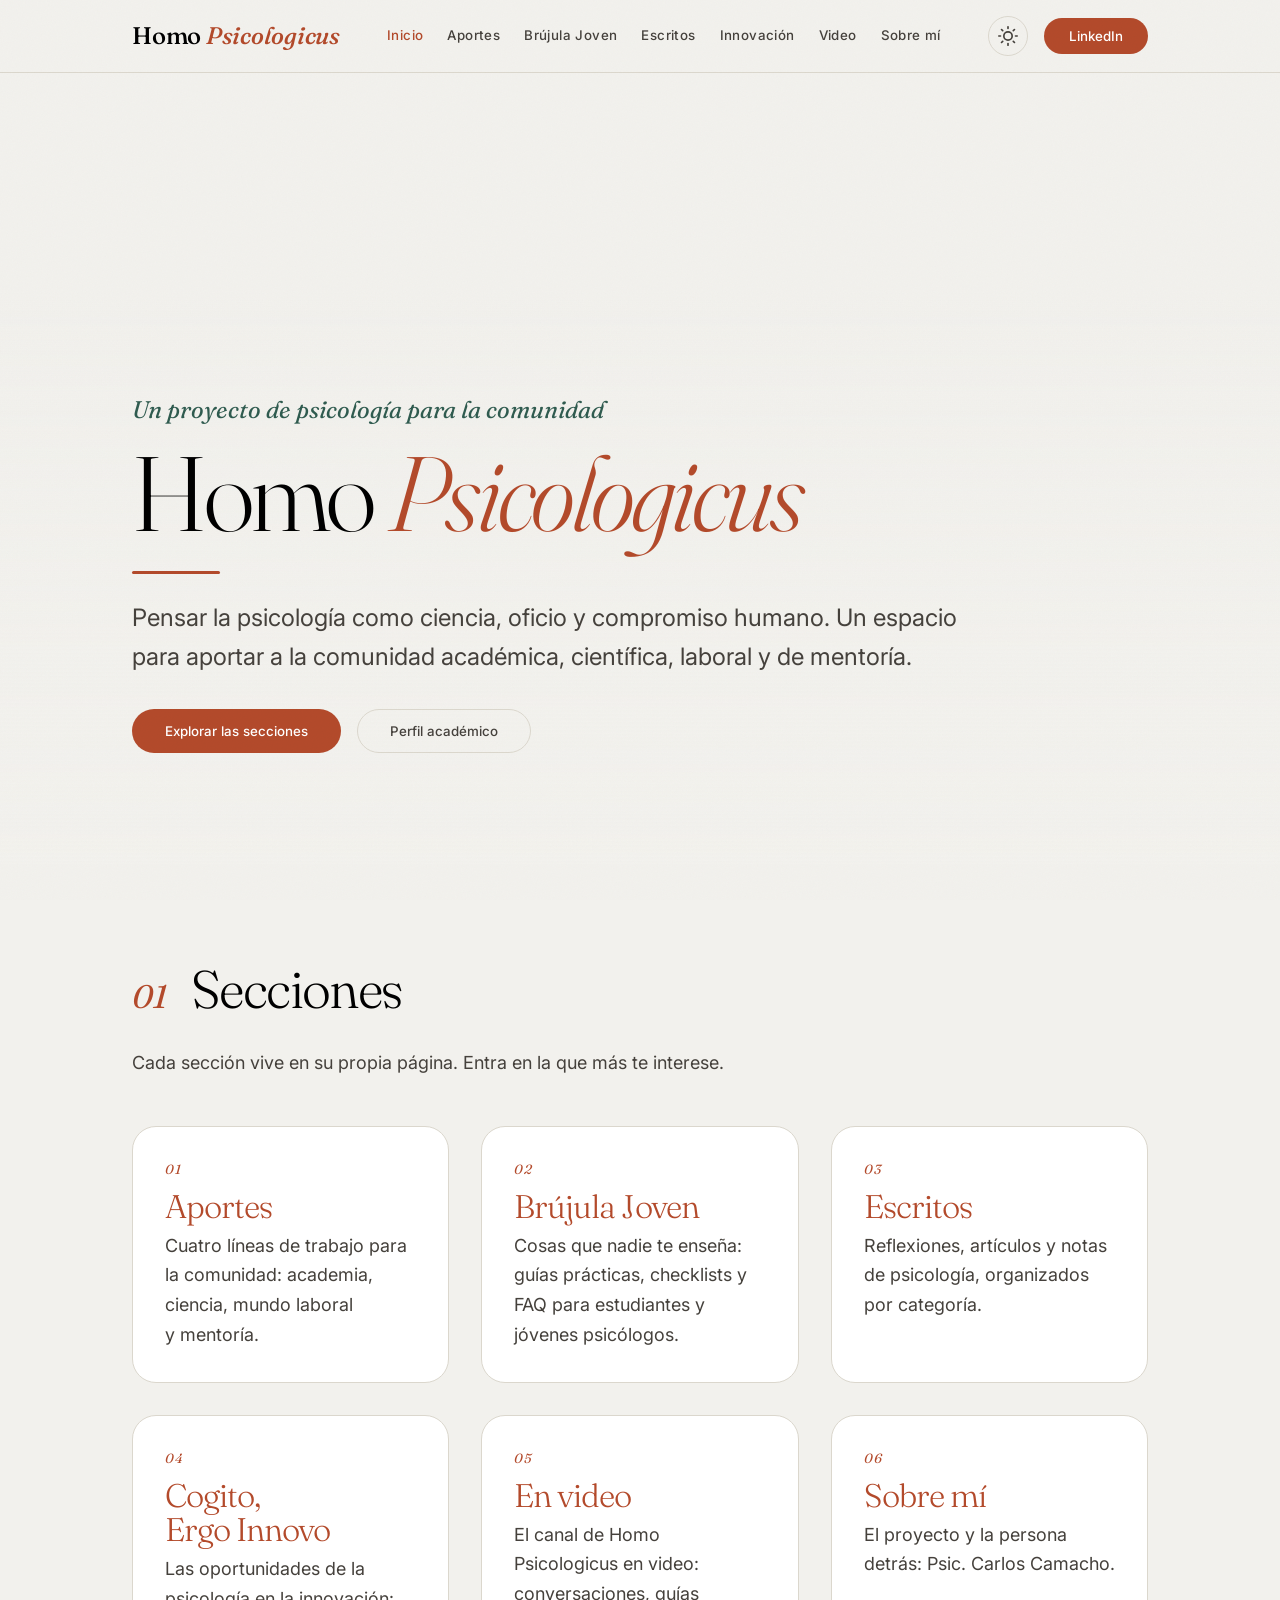
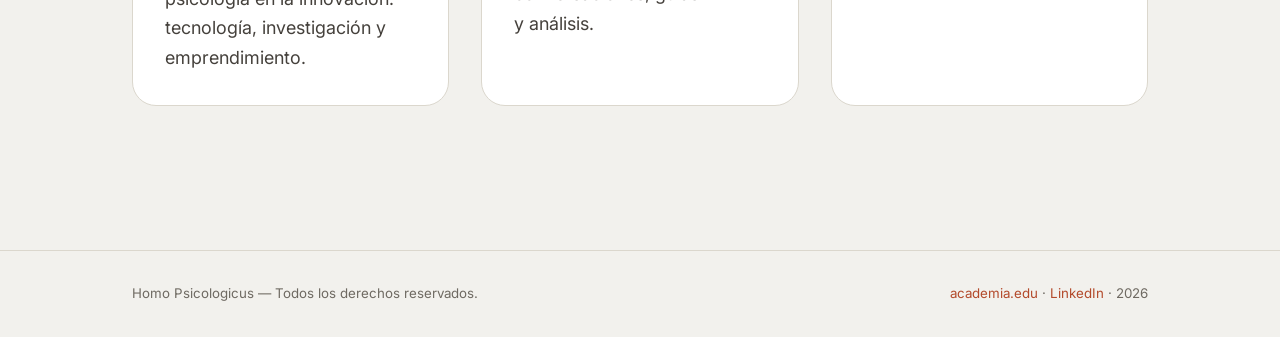
==== commit 5dd8f844: "Hero crossfade 6s con fotos WebP optimizadas, modo claro con acentos terracota, foto en Sobre mí y t" ====
--- a/index.html
+++ b/index.html
@@ -8,7 +8,7 @@
   <link rel="preconnect" href="https://fonts.googleapis.com">
   <link rel="preconnect" href="https://fonts.gstatic.com" crossorigin>
   <link href="https://fonts.googleapis.com/css2?family=Fraunces:ital,opsz,wght@0,9..144,300..600;1,9..144,300..600&family=Inter:wght@400;500;600&display=swap" rel="stylesheet">
-  <link rel="stylesheet" href="styles.css?v=handhold1">
+  <link rel="stylesheet" href="styles.css?v=handhold2">
   <script>
     (function () {
       var t;
@@ -18,7 +18,9 @@
       }
     })();
   </script>
-  <script src="app.js?v=handhold1" defer></script>
+  <script src="app.js?v=handhold2" defer></script>
+  <link rel="preload" as="image" href="assets/img/hero-marble.webp?v=handhold2">
+  <link rel="preload" as="image" href="assets/img/carlos-portrait.webp?v=handhold2">
 </head>
 <body class="grain">
 
@@ -49,6 +51,11 @@
   <main id="main">
 
     <section id="top" class="hero">
+      <div class="hero-media" aria-hidden="true">
+        <img class="hero-img hero-img--a" src="assets/img/hero-marble.webp?v=handhold2" alt="" width="1920" height="1072" fetchpriority="high">
+        <img class="hero-img hero-img--b" src="assets/img/carlos-portrait.webp?v=handhold2" alt="" width="1100" height="1971" loading="lazy">
+        <div class="hero-scrim"></div>
+      </div>
       <div class="container">
         <p class="hero-eyebrow reveal" style="--i:0">Un proyecto de psicología para la comunidad</p>
         <h1 class="hero-title reveal" style="--i:1">
--- a/styles.css
+++ b/styles.css
@@ -25,7 +25,7 @@
   --space-3xl: 7rem;
   --space-section: clamp(3rem, 2rem + 5vw, 7rem);
 
-  /* COLOR — Tema claro: Handhold (monocromo papel); Tema oscuro: terracota cálido */
+  /* COLOR — Tema claro: papel crema + acentos terracota; Tema oscuro: noche terracota */
   --base: #f2f1ed;      /* paper cream */
   --surface: #ffffff;   /* white slab */
   --tint: #ecebe5;      /* section wash */
@@ -33,12 +33,12 @@
   --ink-2: #45413c;     /* secondary — 8.96:1 */
   --ink-3: #6f6a62;     /* meta — 4.75:1 */
   --line: #dbd7cd;      /* warm hairline */
-  --accent: #000000;    /* acción/tinta en claro */
-  --accent-soft: #2b2925; /* hover */
+  --accent: #b34a2b;    /* terracotta — botones, links, detalles */
+  --accent-soft: #96371b; /* hover terracotta oscuro */
   --accent-ink: #ffffff;  /* texto sobre relleno */
   --forest: #2f5b4f;    /* chips filosofía / tips */
   --terracotta: #b34a2b; /* chips IA */
-  --quote: #000000;     /* pull-quote en claro */
+  --quote: #b34a2b;     /* pull-quote en claro */
   --ink-band: #000000;  /* banda oscura */
   --ink-band-ink: #ffffff;
 
@@ -72,7 +72,7 @@
     --ink-3: #9a9183;
     --line: #352e26;
     --accent: #e0704a;
-    --accent-soft: #e0704a;
+    --accent-soft: #ec8a68;
     --accent-ink: #16130f;
     --forest: #6fa596;
     --terracotta: #e0704a;
@@ -108,12 +108,12 @@
   --ink-2: #45413c;
   --ink-3: #6f6a62;
   --line: #dbd7cd;
-  --accent: #000000;
-  --accent-soft: #2b2925;
+  --accent: #b34a2b;
+  --accent-soft: #96371b;
   --accent-ink: #ffffff;
   --forest: #2f5b4f;
   --terracotta: #b34a2b;
-  --quote: #000000;
+  --quote: #b34a2b;
   --ink-band: #000000;
   --ink-band-ink: #ffffff;
 }
@@ -229,7 +229,7 @@
 .section-ink { background: var(--ink-band); color: var(--ink-band-ink); }
 
 .section-head { display: flex; align-items: baseline; gap: var(--space-m); margin-bottom: var(--space-m); }
-.section-index { font-family: var(--font-display); font-style: italic; font-size: var(--step-2); color: var(--ink-3); }
+.section-index { font-family: var(--font-display); font-style: italic; font-size: var(--step-2); color: var(--accent); }
 .section-title { font-size: var(--step-3); }
 .section-ink .section-title { color: var(--ink-band-ink); }
 .section-ink .section-index { color: var(--ink-band-ink); }
@@ -240,7 +240,7 @@
 /* ============ PILLARS ============ */
 .pillars { display: grid; grid-template-columns: repeat(auto-fit, minmax(min(15rem, 100%), 1fr)); gap: var(--space-l); }
 .pillar { background: var(--surface); border: var(--border); border-radius: var(--radius-card); padding: var(--space-l); }
-.pillar-num { display: block; font-family: var(--font-display); font-style: italic; color: var(--ink-3); font-size: var(--step--1); letter-spacing: 0.08em; margin-bottom: var(--space-2xs); }
+.pillar-num { display: block; font-family: var(--font-display); font-style: italic; color: var(--accent); font-size: var(--step--1); letter-spacing: 0.08em; margin-bottom: var(--space-2xs); }
 .pillar-title { font-size: var(--step-2); margin-bottom: var(--space-2xs); }
 .pillar-text { color: var(--ink-2); font-size: var(--step-0); }
 /* ============ BRUJULA JOVEN ============ */
@@ -277,7 +277,6 @@
 .video-actions { display: flex; flex-wrap: wrap; gap: var(--space-s); }
 
 /* ============ SOBRE MI ============ */
-.about-block { display: grid; grid-template-columns: 3fr 1fr; gap: var(--space-2xl); align-items: start; }
 .about-text p { color: var(--ink-2); margin-bottom: var(--space-m); }
 .about-text strong { color: var(--ink); }
 .about-bio-placeholder { font-style: italic; color: var(--ink-3); }
@@ -298,7 +297,6 @@
 
 /* ============ RESPONSIVE ============ */
 @media (max-width: 900px) {
-  .about-block { grid-template-columns: 1fr; gap: var(--space-l); }
   .site-nav { gap: var(--space-s); }
 }
 
@@ -387,3 +385,72 @@
 .page-header .section-index { display: inline-block; margin-right: var(--space-xs); }
 .page-header h1 { font-size: var(--step-4); margin-bottom: var(--space-s); }
 .page-header p { color: var(--ink-2); max-width: 62ch; }
+
+/* ============ HERO CON CROSSFADE ============ */
+.hero { position: relative; min-height: 88svh; display: flex; align-items: flex-end; overflow: hidden; padding: 0; }
+.hero-media { position: absolute; inset: -12% 0; will-change: transform; }
+.hero-img {
+  position: absolute; inset: 0; width: 100%; height: 100%;
+  object-fit: cover; opacity: 0;
+  filter: brightness(1);
+  transition: filter var(--dur-slow) var(--ease);
+}
+.hero-img--a { object-position: center; animation: herofade 12s ease-in-out infinite; }
+.hero-img--b { object-position: 50% 18%; animation: herofade 12s ease-in-out infinite 6s; }
+@keyframes herofade {
+  0%   { opacity: 0; transform: scale(1); }
+  10%  { opacity: 1; }
+  45%  { opacity: 1; transform: scale(1.05); }
+  55%  { opacity: 1; }
+  100% { opacity: 0; transform: scale(1); }
+}
+.hero-scrim {
+  position: absolute; inset: 0; pointer-events: none;
+  background:
+    linear-gradient(to top, var(--base) 6%, color-mix(in oklch, var(--base) 72%, transparent) 34%, transparent 68%);
+}
+.hero .container { position: relative; z-index: 2; width: 100%; padding-top: var(--space-3xl); padding-bottom: var(--space-3xl); }
+
+@media (prefers-color-scheme: dark) {
+  .hero-img { filter: brightness(0.82); }
+}
+:root[data-theme="dark"] .hero-img { filter: brightness(0.82); }
+
+/* ============ FOTO SOBRE MI ============ */
+.about-grid { display: grid; grid-template-columns: minmax(200px, 280px) 1fr auto; gap: var(--space-xl); align-items: start; }
+.about-photo { border-radius: var(--radius-card); overflow: hidden; border: var(--border); margin: 0; }
+.about-photo img {
+  display: block; width: 100%; aspect-ratio: 4 / 5; height: auto;
+  object-fit: cover; object-position: 50% 15%;
+  filter: brightness(1);
+  transition: filter var(--dur-slow) var(--ease);
+}
+@media (prefers-color-scheme: dark) {
+  .about-photo img { filter: brightness(0.85); }
+}
+:root[data-theme="dark"] .about-photo img { filter: brightness(0.85); }
+
+/* ============ TRANSICION SUAVE DE TEMA ============ */
+html.theme-fade,
+html.theme-fade *,
+html.theme-fade *::before,
+html.theme-fade *::after {
+  transition: background-color 600ms ease, background 600ms ease,
+              color 600ms ease, border-color 600ms ease,
+              fill 600ms ease, stroke 600ms ease,
+              filter 600ms ease, opacity 600ms ease !important;
+}
+
+@media (max-width: 700px) {
+  .hero { min-height: 74svh; }
+  .about-grid { grid-template-columns: 1fr; }
+  .about-photo { max-width: 320px; }
+}
+
+@media (prefers-reduced-motion: reduce) {
+  .hero-img { animation: none !important; }
+  .hero-img--a { opacity: 1 !important; }
+  .hero-img--b { opacity: 0 !important; }
+  html.theme-fade *, html.theme-fade *::before, html.theme-fade *::after { transition-duration: 0.01ms !important; }
+}
+
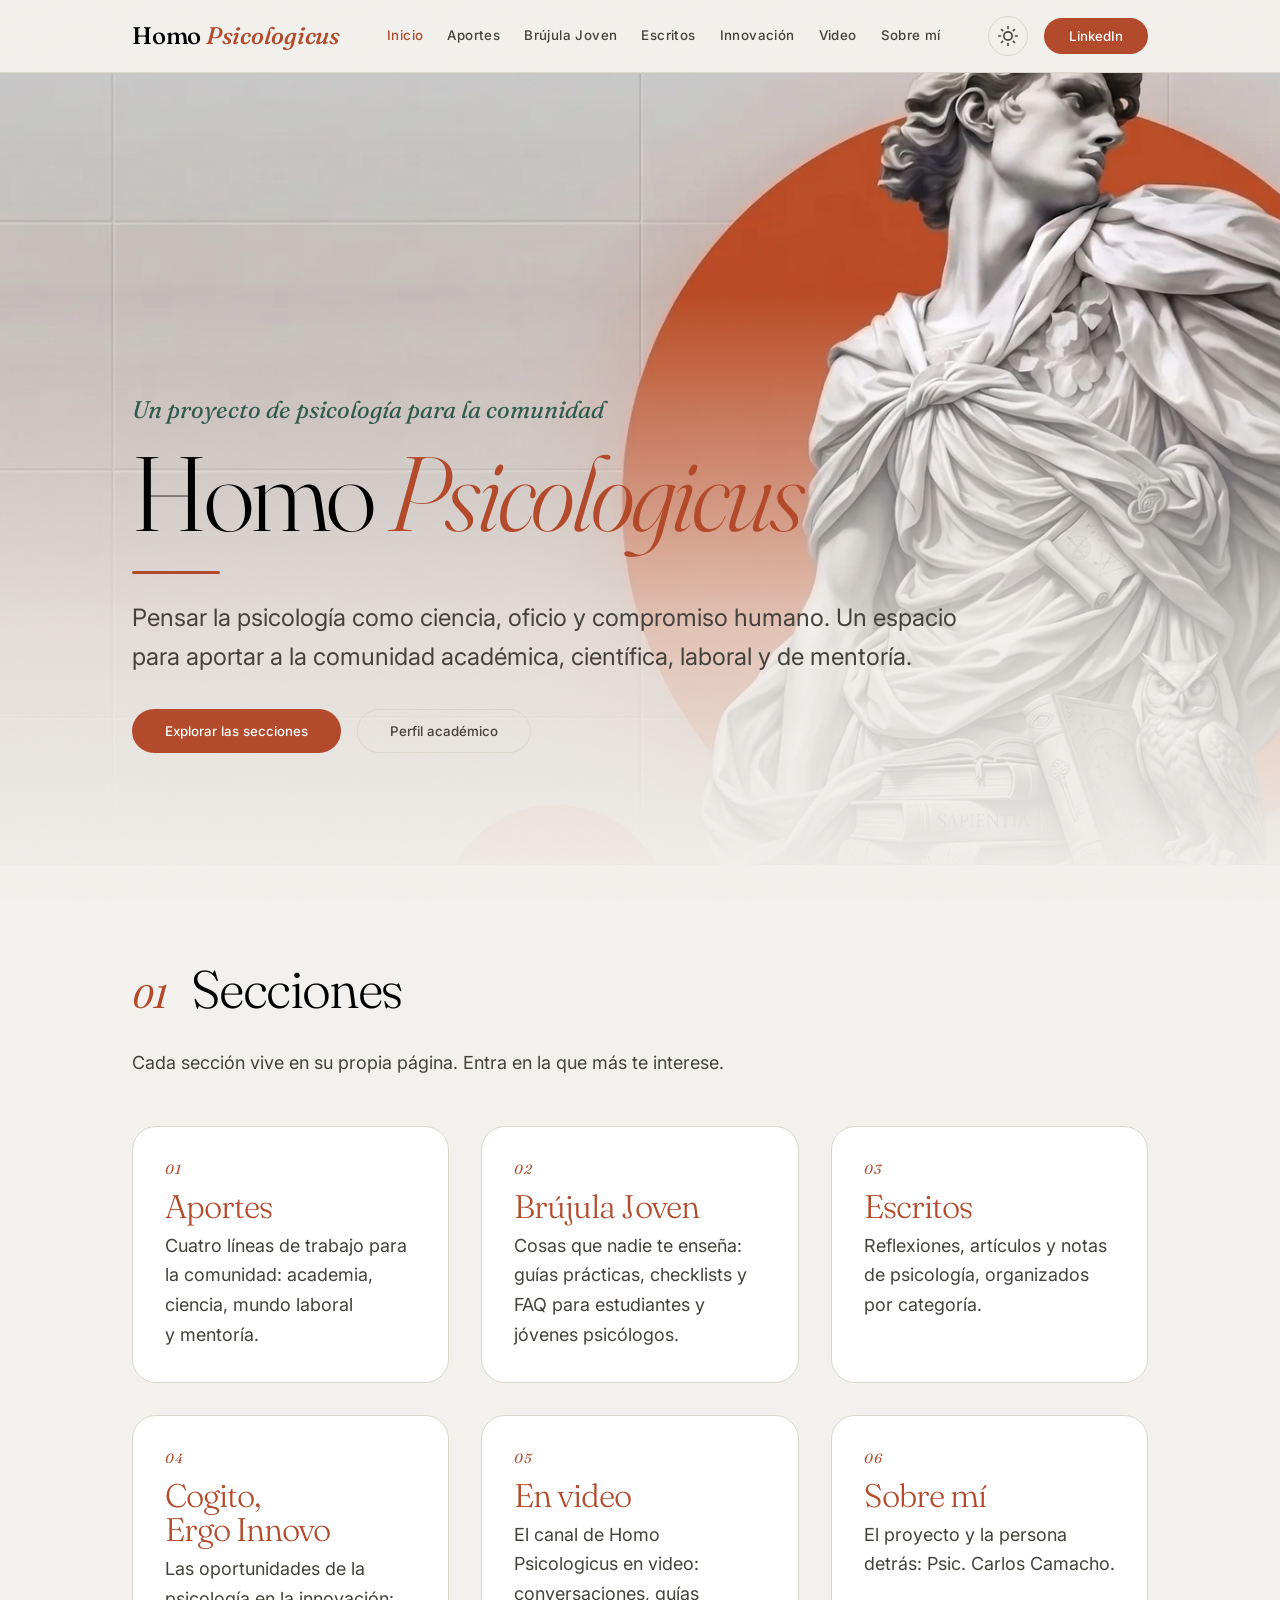
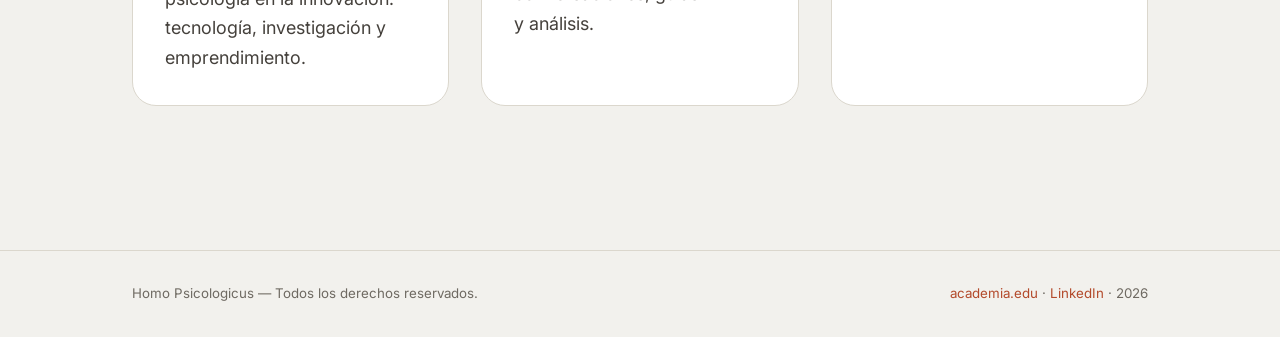
==== commit 5a5865b3: "Hero estático: solo estatua de mármol con degradado; retrato exclusivo en Sobre mí" ====
--- a/index.html
+++ b/index.html
@@ -8,7 +8,7 @@
   <link rel="preconnect" href="https://fonts.googleapis.com">
   <link rel="preconnect" href="https://fonts.gstatic.com" crossorigin>
   <link href="https://fonts.googleapis.com/css2?family=Fraunces:ital,opsz,wght@0,9..144,300..600;1,9..144,300..600&family=Inter:wght@400;500;600&display=swap" rel="stylesheet">
-  <link rel="stylesheet" href="styles.css?v=handhold2">
+  <link rel="stylesheet" href="styles.css?v=handhold3">
   <script>
     (function () {
       var t;
@@ -18,9 +18,8 @@
       }
     })();
   </script>
-  <script src="app.js?v=handhold2" defer></script>
-  <link rel="preload" as="image" href="assets/img/hero-marble.webp?v=handhold2">
-  <link rel="preload" as="image" href="assets/img/carlos-portrait.webp?v=handhold2">
+  <script src="app.js?v=handhold3" defer></script>
+  <link rel="preload" as="image" href="assets/img/hero-marble.webp?v=handhold3">
 </head>
 <body class="grain">
 
@@ -52,8 +51,7 @@
 
     <section id="top" class="hero">
       <div class="hero-media" aria-hidden="true">
-        <img class="hero-img hero-img--a" src="assets/img/hero-marble.webp?v=handhold2" alt="" width="1920" height="1072" fetchpriority="high">
-        <img class="hero-img hero-img--b" src="assets/img/carlos-portrait.webp?v=handhold2" alt="" width="1100" height="1971" loading="lazy">
+        <img class="hero-img" src="assets/img/hero-marble.webp?v=handhold3" alt="" width="1920" height="1072" fetchpriority="high">
         <div class="hero-scrim"></div>
       </div>
       <div class="container">
--- a/styles.css
+++ b/styles.css
@@ -391,18 +391,9 @@
 .hero-media { position: absolute; inset: -12% 0; will-change: transform; }
 .hero-img {
   position: absolute; inset: 0; width: 100%; height: 100%;
-  object-fit: cover; opacity: 0;
+  object-fit: cover; object-position: center;
   filter: brightness(1);
   transition: filter var(--dur-slow) var(--ease);
-}
-.hero-img--a { object-position: center; animation: herofade 12s ease-in-out infinite; }
-.hero-img--b { object-position: 50% 18%; animation: herofade 12s ease-in-out infinite 6s; }
-@keyframes herofade {
-  0%   { opacity: 0; transform: scale(1); }
-  10%  { opacity: 1; }
-  45%  { opacity: 1; transform: scale(1.05); }
-  55%  { opacity: 1; }
-  100% { opacity: 0; transform: scale(1); }
 }
 .hero-scrim {
   position: absolute; inset: 0; pointer-events: none;
@@ -448,9 +439,6 @@
 }
 
 @media (prefers-reduced-motion: reduce) {
-  .hero-img { animation: none !important; }
-  .hero-img--a { opacity: 1 !important; }
-  .hero-img--b { opacity: 0 !important; }
   html.theme-fade *, html.theme-fade *::before, html.theme-fade *::after { transition-duration: 0.01ms !important; }
 }
 
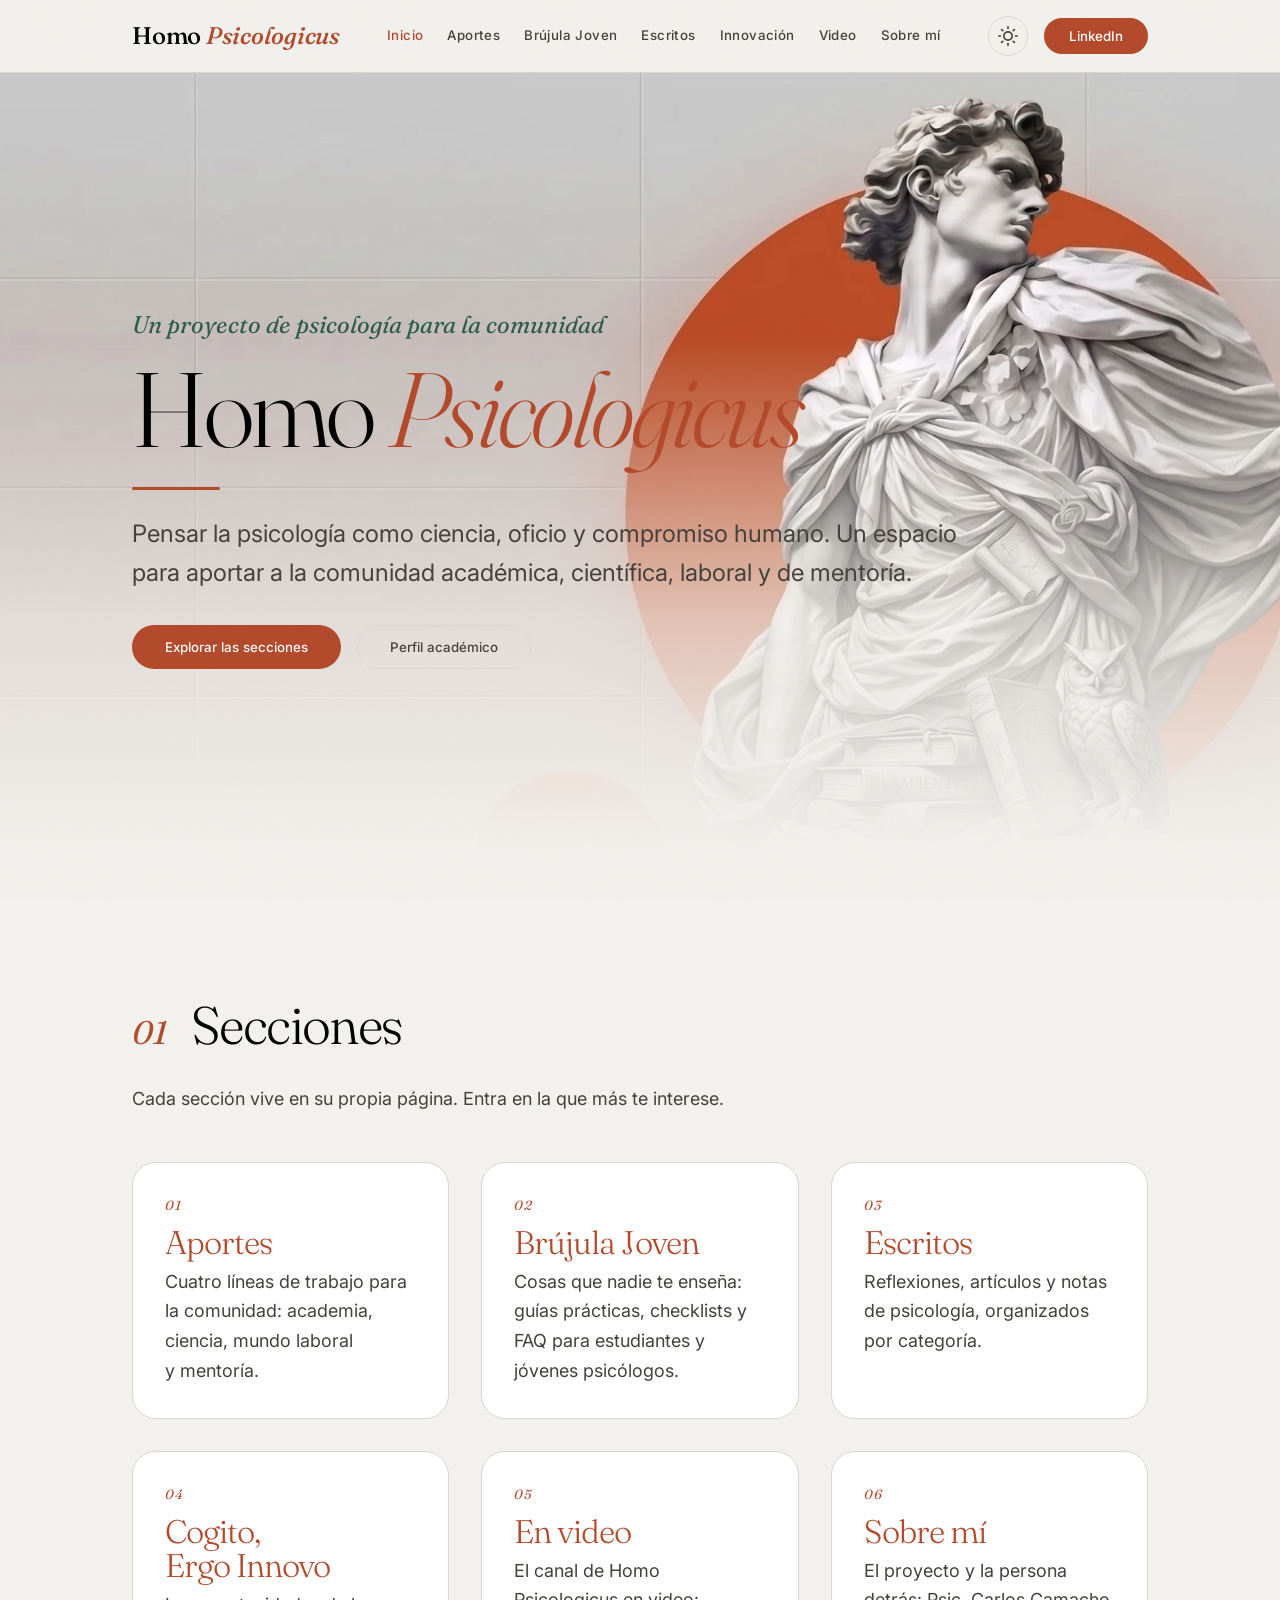
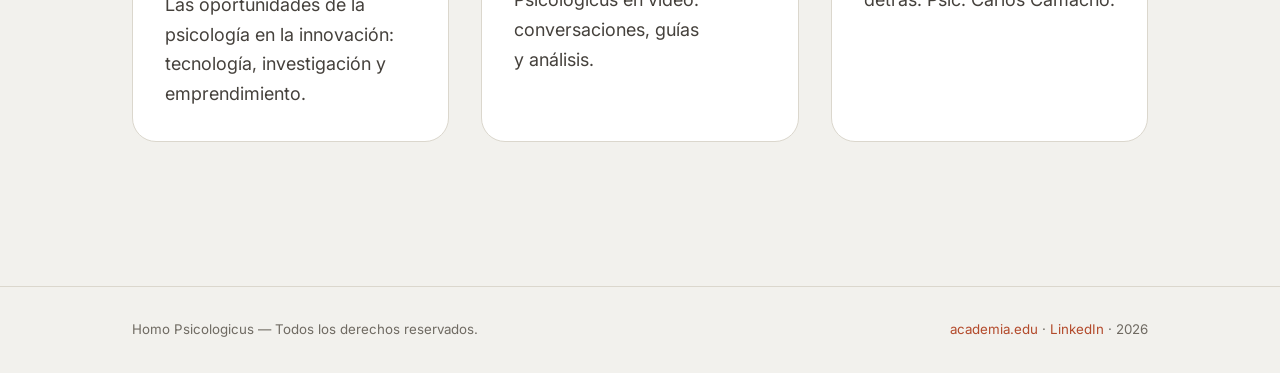
==== commit 0e24429d: "Hero centrado y estatua sin recorte superior; Sobre mí con foto grande a la derecha con degradado; b" ====
--- a/index.html
+++ b/index.html
@@ -8,7 +8,7 @@
   <link rel="preconnect" href="https://fonts.googleapis.com">
   <link rel="preconnect" href="https://fonts.gstatic.com" crossorigin>
   <link href="https://fonts.googleapis.com/css2?family=Fraunces:ital,opsz,wght@0,9..144,300..600;1,9..144,300..600&family=Inter:wght@400;500;600&display=swap" rel="stylesheet">
-  <link rel="stylesheet" href="styles.css?v=handhold3">
+  <link rel="stylesheet" href="styles.css?v=handhold4">
   <script>
     (function () {
       var t;
@@ -18,8 +18,8 @@
       }
     })();
   </script>
-  <script src="app.js?v=handhold3" defer></script>
-  <link rel="preload" as="image" href="assets/img/hero-marble.webp?v=handhold3">
+  <script src="app.js?v=handhold4" defer></script>
+  <link rel="preload" as="image" href="assets/img/hero-marble.webp?v=handhold4">
 </head>
 <body class="grain">
 
@@ -51,7 +51,7 @@
 
     <section id="top" class="hero">
       <div class="hero-media" aria-hidden="true">
-        <img class="hero-img" src="assets/img/hero-marble.webp?v=handhold3" alt="" width="1920" height="1072" fetchpriority="high">
+        <img class="hero-img" src="assets/img/hero-marble.webp?v=handhold4" alt="" width="1920" height="1072" fetchpriority="high">
         <div class="hero-scrim"></div>
       </div>
       <div class="container">
--- a/styles.css
+++ b/styles.css
@@ -387,8 +387,8 @@
 .page-header p { color: var(--ink-2); max-width: 62ch; }
 
 /* ============ HERO CON CROSSFADE ============ */
-.hero { position: relative; min-height: 88svh; display: flex; align-items: flex-end; overflow: hidden; padding: 0; }
-.hero-media { position: absolute; inset: -12% 0; will-change: transform; }
+.hero { position: relative; min-height: 92svh; display: flex; align-items: center; overflow: hidden; padding: 0; }
+.hero-media { position: absolute; inset: 0; will-change: transform; }
 .hero-img {
   position: absolute; inset: 0; width: 100%; height: 100%;
   object-fit: cover; object-position: center;
@@ -408,11 +408,15 @@
 :root[data-theme="dark"] .hero-img { filter: brightness(0.82); }
 
 /* ============ FOTO SOBRE MI ============ */
-.about-grid { display: grid; grid-template-columns: minmax(200px, 280px) 1fr auto; gap: var(--space-xl); align-items: start; }
-.about-photo { border-radius: var(--radius-card); overflow: hidden; border: var(--border); margin: 0; }
+.about-grid { display: grid; grid-template-columns: 1.05fr minmax(300px, 460px); gap: var(--space-2xl); align-items: center; }
+.about-photo { position: relative; border-radius: var(--radius-card); overflow: hidden; border: var(--border); margin: 0; }
+.about-photo::after {
+  content: ""; position: absolute; inset: 0; pointer-events: none;
+  background: linear-gradient(to bottom, transparent 48%, color-mix(in oklch, var(--tint) 80%, transparent) 86%, var(--tint) 100%);
+}
 .about-photo img {
   display: block; width: 100%; aspect-ratio: 4 / 5; height: auto;
-  object-fit: cover; object-position: 50% 15%;
+  object-fit: cover; object-position: 50% 12%;
   filter: brightness(1);
   transition: filter var(--dur-slow) var(--ease);
 }
@@ -435,7 +439,7 @@
 @media (max-width: 700px) {
   .hero { min-height: 74svh; }
   .about-grid { grid-template-columns: 1fr; }
-  .about-photo { max-width: 320px; }
+  .about-photo { max-width: 440px; }
 }
 
 @media (prefers-reduced-motion: reduce) {
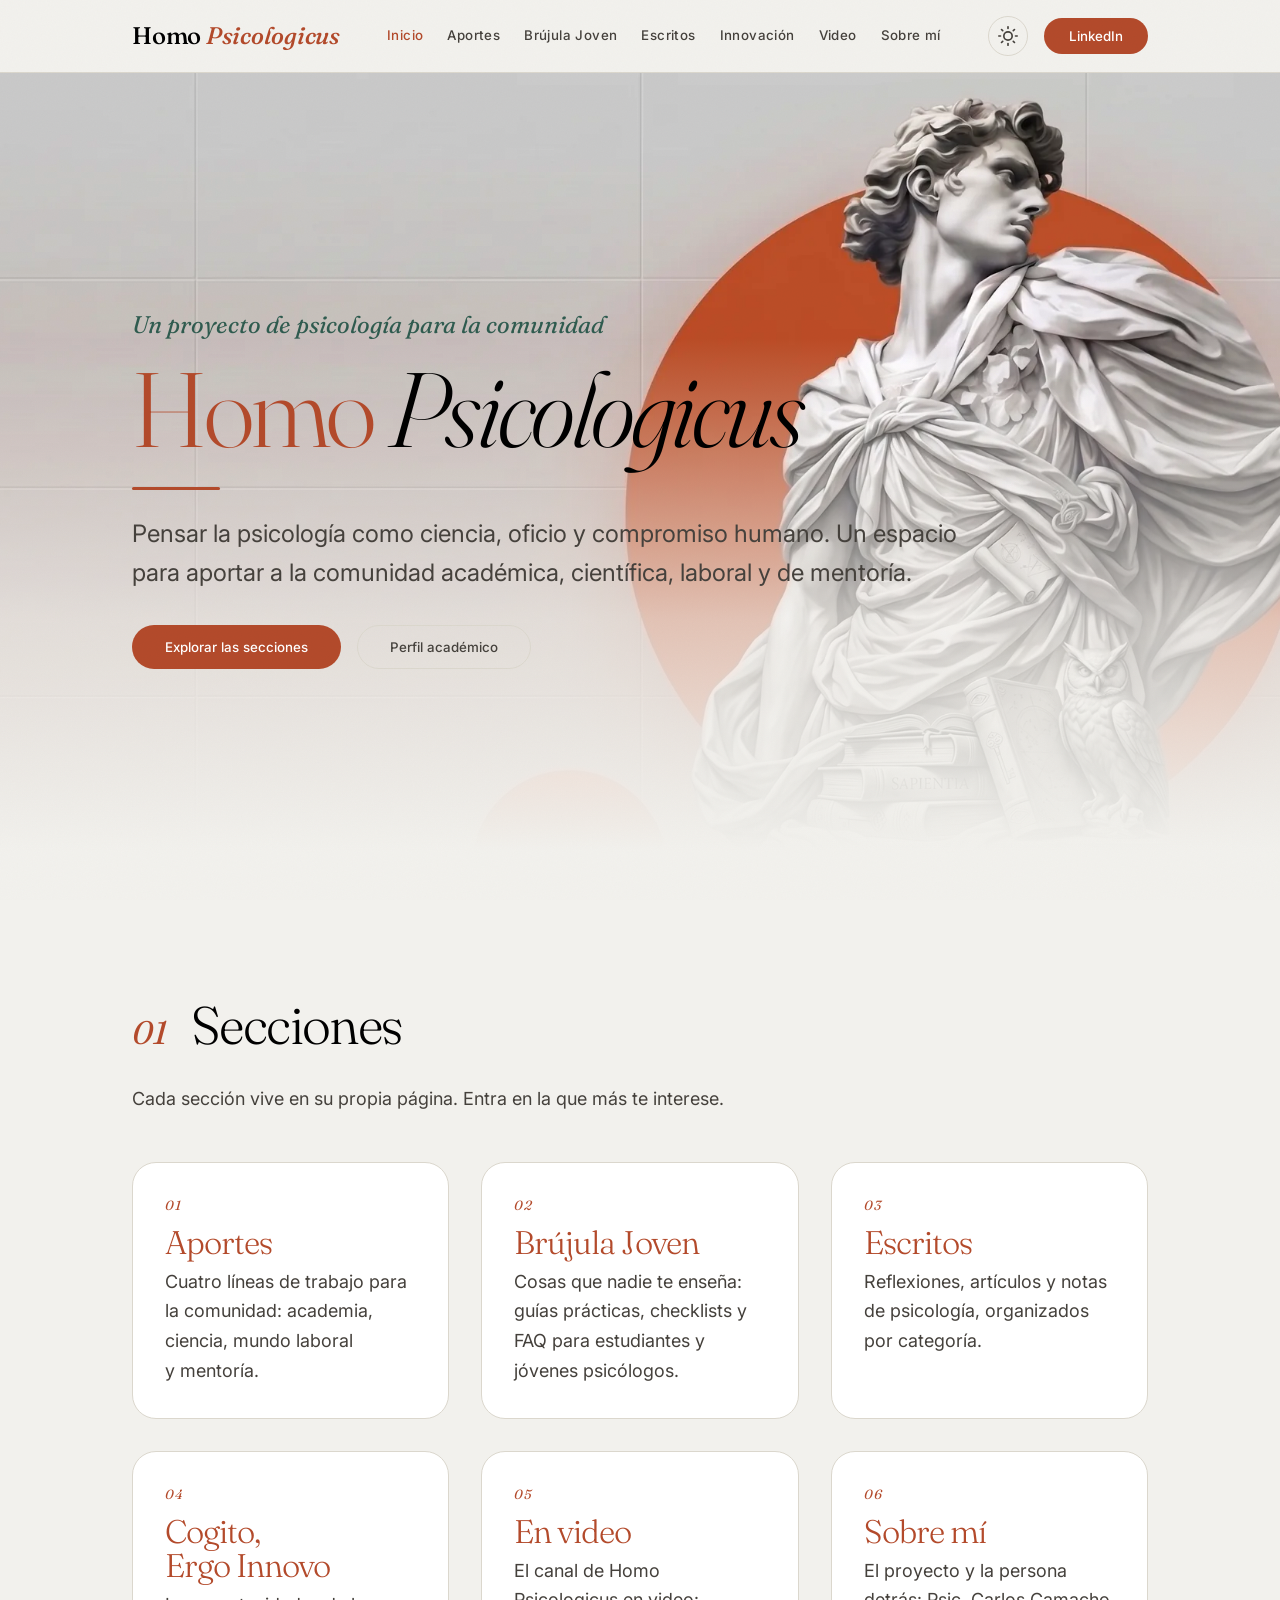
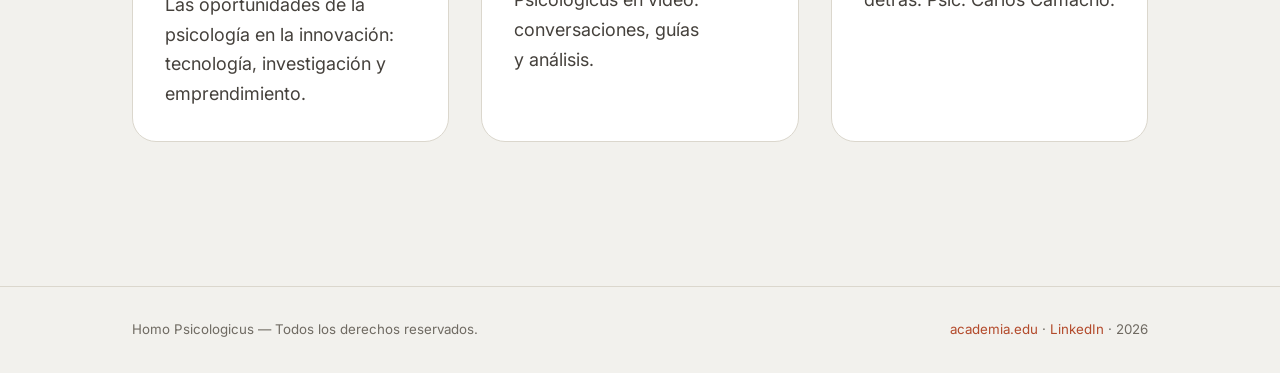
==== commit 4616256c: "Intercambio de colores en titulo del hero: Homo terracota, Psicologicus tinta" ====
--- a/index.html
+++ b/index.html
@@ -8,7 +8,7 @@
   <link rel="preconnect" href="https://fonts.googleapis.com">
   <link rel="preconnect" href="https://fonts.gstatic.com" crossorigin>
   <link href="https://fonts.googleapis.com/css2?family=Fraunces:ital,opsz,wght@0,9..144,300..600;1,9..144,300..600&family=Inter:wght@400;500;600&display=swap" rel="stylesheet">
-  <link rel="stylesheet" href="styles.css?v=handhold4">
+  <link rel="stylesheet" href="styles.css?v=handhold5">
   <script>
     (function () {
       var t;
@@ -18,8 +18,8 @@
       }
     })();
   </script>
-  <script src="app.js?v=handhold4" defer></script>
-  <link rel="preload" as="image" href="assets/img/hero-marble.webp?v=handhold4">
+  <script src="app.js?v=handhold5" defer></script>
+  <link rel="preload" as="image" href="assets/img/hero-marble.webp?v=handhold5">
 </head>
 <body class="grain">
 
@@ -51,7 +51,7 @@
 
     <section id="top" class="hero">
       <div class="hero-media" aria-hidden="true">
-        <img class="hero-img" src="assets/img/hero-marble.webp?v=handhold4" alt="" width="1920" height="1072" fetchpriority="high">
+        <img class="hero-img" src="assets/img/hero-marble.webp?v=handhold5" alt="" width="1920" height="1072" fetchpriority="high">
         <div class="hero-scrim"></div>
       </div>
       <div class="container">
--- a/styles.css
+++ b/styles.css
@@ -217,8 +217,8 @@
 /* ============ HERO ============ */
 .hero { padding: var(--space-3xl) 0 var(--space-2xl); }
 .hero-eyebrow { font-family: var(--font-display); font-style: italic; color: var(--forest); font-size: var(--step-1); margin-bottom: var(--space-xs); }
-.hero-title { font-size: var(--step-5); letter-spacing: -0.03em; line-height: 1.0; }
-.hero-title em { font-style: italic; color: var(--quote); }
+.hero-title { font-size: var(--step-5); letter-spacing: -0.03em; line-height: 1.0; color: var(--quote); }
+.hero-title em { font-style: italic; color: var(--ink); }
 .hero-rule { width: 88px; height: 3px; border-radius: var(--radius-pill); background: var(--accent); margin: var(--space-m) 0; }
 .hero-sub { max-width: 58ch; font-size: var(--step-1); color: var(--ink-2); margin-bottom: var(--space-l); }
 .hero-actions { display: flex; flex-wrap: wrap; gap: var(--space-s); }
